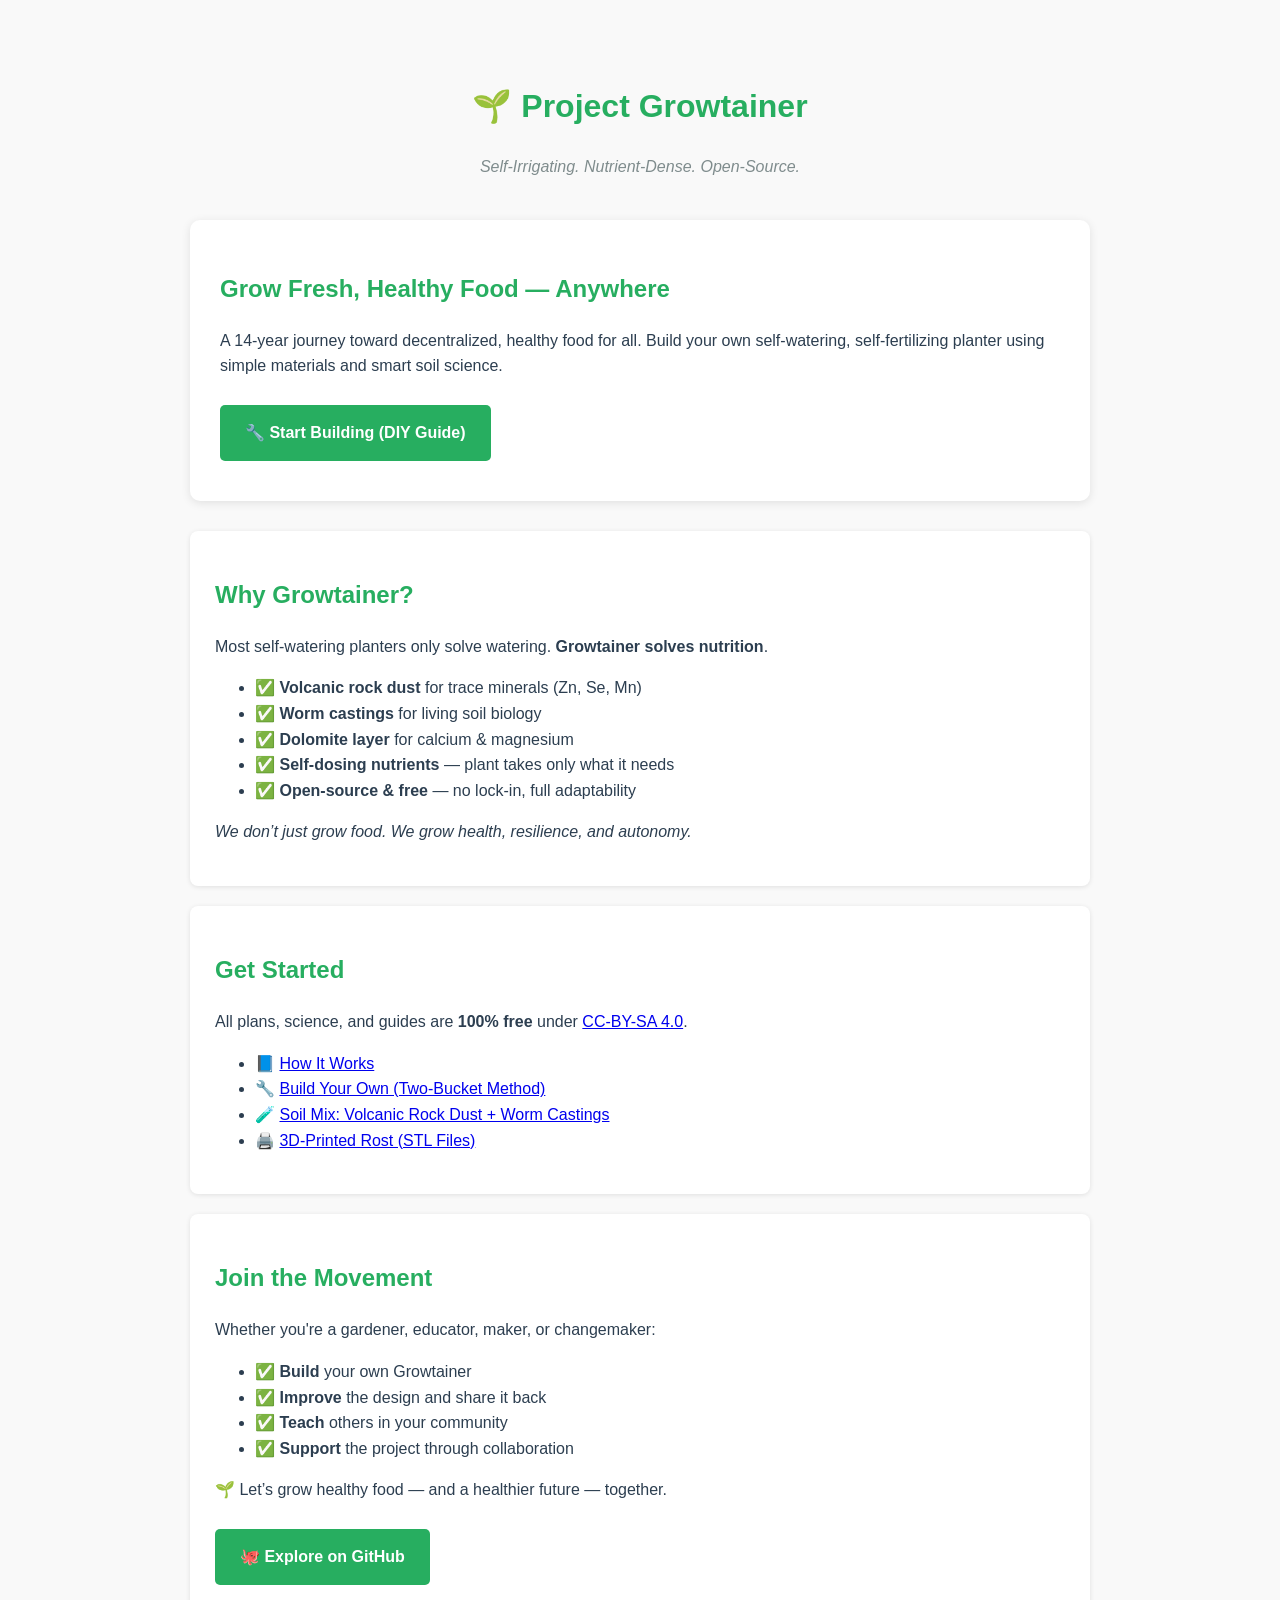
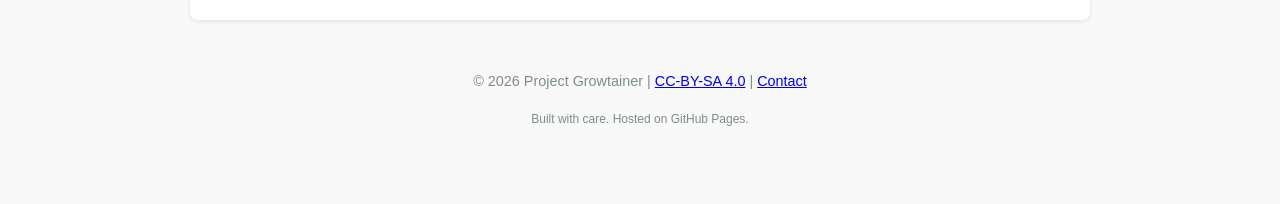
==== index.html @ 4cfd4775 "Create index.html homepage" ====
<!DOCTYPE html>
<html lang="en">
<head>
  <meta charset="UTF-8" />
  <meta name="viewport" content="width=device-width, initial-scale=1.0"/>
  <title>Growtainer – Open-Source Self-Watering Planters</title>
  <meta name="description" content="Build your own self-watering, nutrient-optimized planter. Open-source, sustainable, for everyone." />
  <style>
    body {
      font-family: -apple-system, BlinkMacSystemFont, 'Segoe UI', Roboto, Oxygen, Ubuntu, Cantarell, sans-serif;
      line-height: 1.6;
      color: #2c3e50;
      max-width: 900px;
      margin: 40px auto;
      padding: 20px;
      background: #f9f9f9;
    }
    h1, h2, h3 {
      color: #27ae60;
    }
    header {
      text-align: center;
      margin-bottom: 40px;
    }
    .tagline {
      font-style: italic;
      color: #7f8c8d;
      margin: 10px 0;
    }
    .hero {
      background: white;
      padding: 30px;
      border-radius: 10px;
      box-shadow: 0 2px 10px rgba(0,0,0,0.1);
      margin-bottom: 30px;
    }
    .cta {
      background: #27ae60;
      color: white;
      padding: 15px 25px;
      text-decoration: none;
      border-radius: 5px;
      display: inline-block;
      margin: 10px 0;
      font-weight: bold;
    }
    .cta:hover {
      background: #219653;
    }
    .section {
      background: white;
      padding: 25px;
      margin: 20px 0;
      border-radius: 8px;
      box-shadow: 0 1px 5px rgba(0,0,0,0.1);
    }
    footer {
      text-align: center;
      margin-top: 50px;
      color: #7f8c8d;
      font-size: 0.9em;
    }
    @media (max-width: 600px) {
      body { font-size: 16px; }
      h1 { font-size: 1.8em; }
    }
  </style>
</head>
<body>

  <header>
    <h1>🌱 Project Growtainer</h1>
    <p class="tagline">Self-Irrigating. Nutrient-Dense. Open-Source.</p>
  </header>

  <div class="hero">
    <h2>Grow Fresh, Healthy Food — Anywhere</h2>
    <p>A 14-year journey toward decentralized, healthy food for all. Build your own self-watering, self-fertilizing planter using simple materials and smart soil science.</p>
    <a href="docs/diy-guide.md" class="cta">🔧 Start Building (DIY Guide)</a>
  </div>

  <div class="section">
    <h2>Why Growtainer?</h2>
    <p>Most self-watering planters only solve watering. <strong>Growtainer solves nutrition</strong>.</p>
    <ul>
      <li>✅ <strong>Volcanic rock dust</strong> for trace minerals (Zn, Se, Mn)</li>
      <li>✅ <strong>Worm castings</strong> for living soil biology</li>
      <li>✅ <strong>Dolomite layer</strong> for calcium & magnesium</li>
      <li>✅ <strong>Self-dosing nutrients</strong> — plant takes only what it needs</li>
      <li>✅ <strong>Open-source & free</strong> — no lock-in, full adaptability</li>
    </ul>
    <p><em>We don’t just grow food. We grow health, resilience, and autonomy.</em></p>
  </div>

  <div class="section">
    <h2>Get Started</h2>
    <p>All plans, science, and guides are <strong>100% free</strong> under <a href="LICENSE.md">CC-BY-SA 4.0</a>.</p>
    <ul>
      <li>📘 <a href="docs/principle.md">How It Works</a></li>
      <li>🔧 <a href="docs/diy-guide.md">Build Your Own (Two-Bucket Method)</a></li>
      <li>🧪 <a href="docs/substrate.md">Soil Mix: Volcanic Rock Dust + Worm Castings</a></li>
      <li>🖨️ <a href="docs/rost-designs/">3D-Printed Rost (STL Files)</a></li>
    </ul>
  </div>

  <div class="section">
    <h2>Join the Movement</h2>
    <p>Whether you're a gardener, educator, maker, or changemaker:</p>
    <ul>
      <li>✅ <strong>Build</strong> your own Growtainer</li>
      <li>✅ <strong>Improve</strong> the design and share it back</li>
      <li>✅ <strong>Teach</strong> others in your community</li>
      <li>✅ <strong>Support</strong> the project through collaboration</li>
    </ul>
    <p>🌱 Let’s grow healthy food — and a healthier future — together.</p>
    <a href="https://github.com/growtainer" class="cta">🐙 Explore on GitHub</a>
  </div>

  <footer>
    <p>© <script>document.write(new Date().getFullYear())</script> Project Growtainer | 
       <a href="LICENSE.md">CC-BY-SA 4.0</a> | 
       <a href="mailto:info@growtainer.org">Contact</a>
    </p>
    <p><small>Built with care. Hosted on GitHub Pages.</small></p>
  </footer>

</body>
</html>
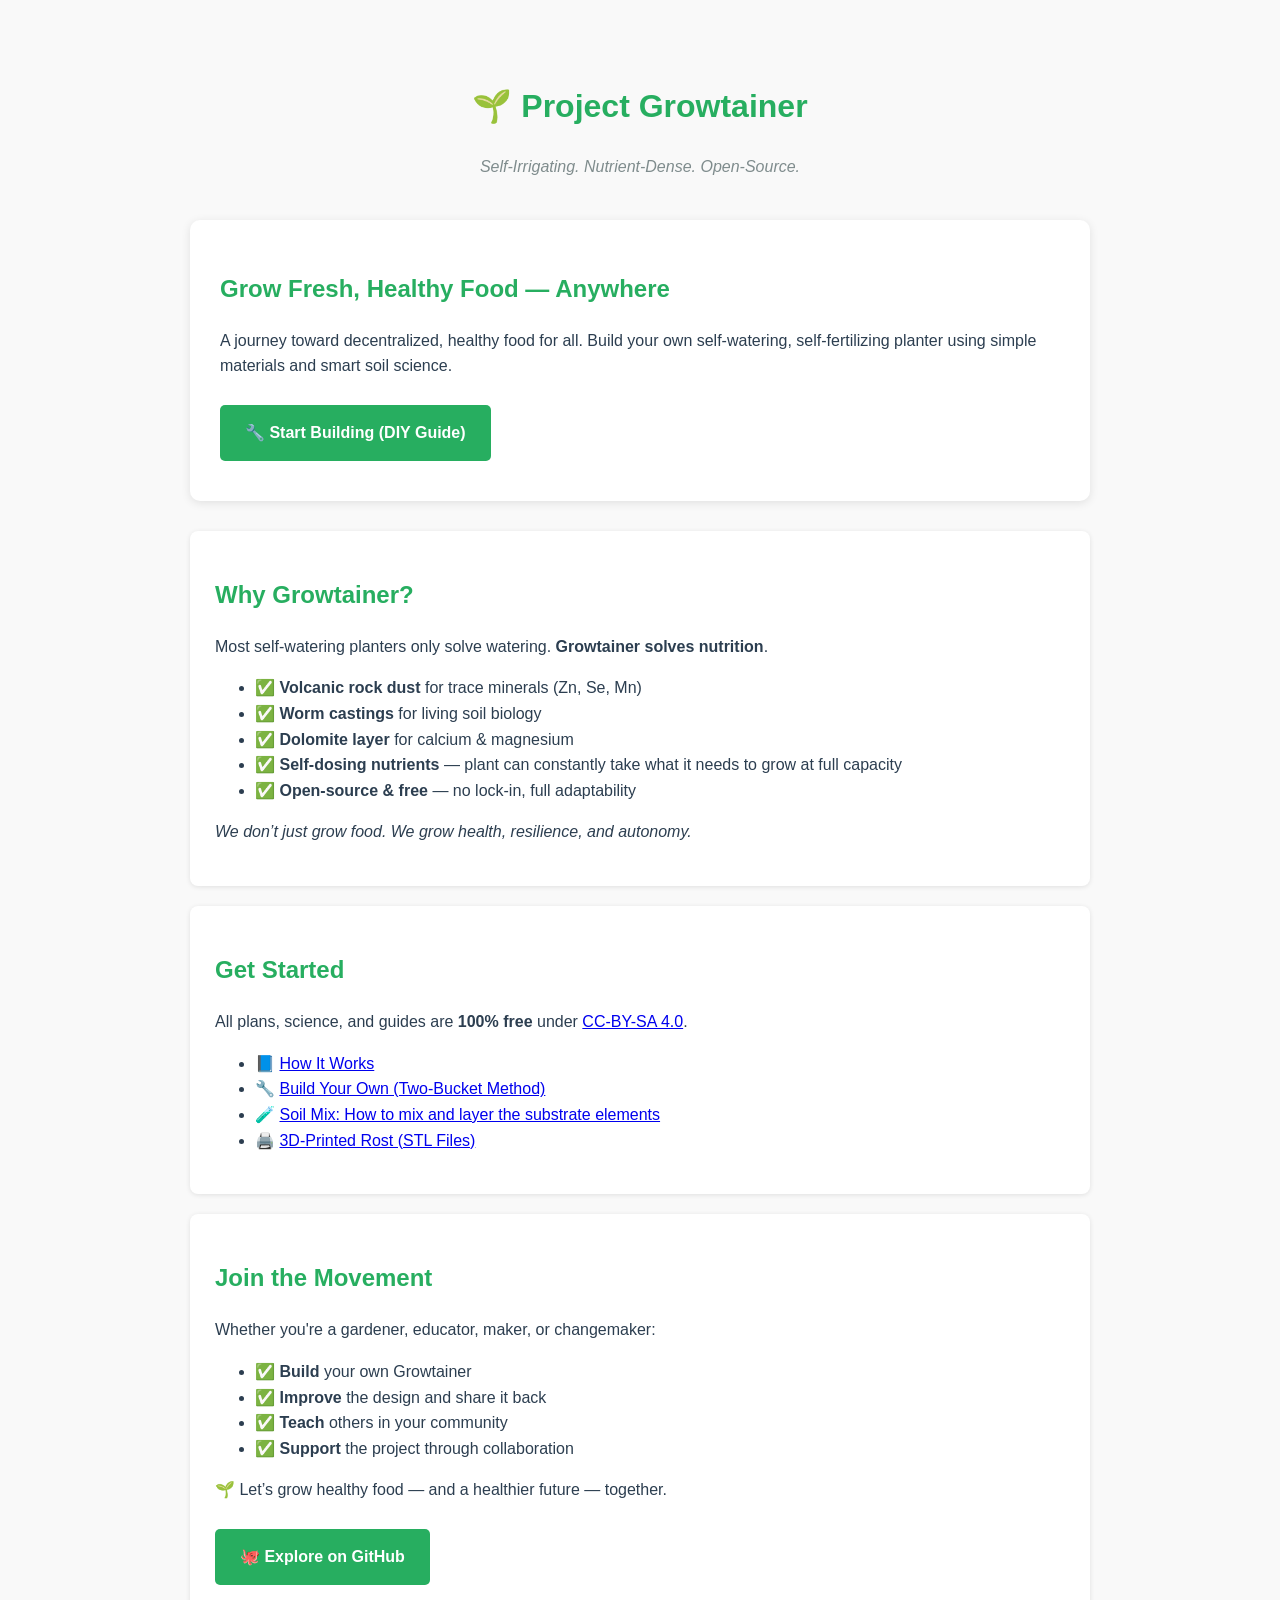
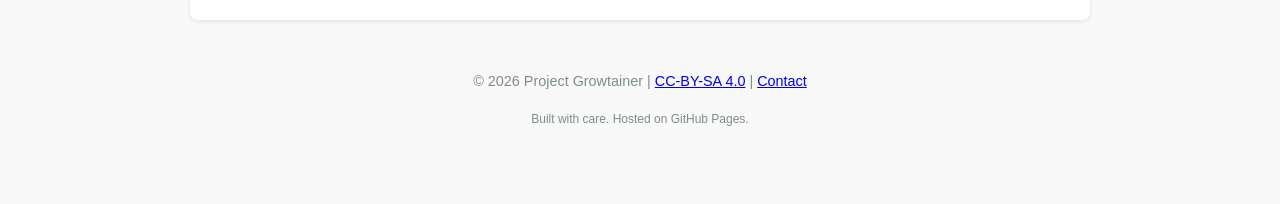
==== commit 60e79ceb: "Update index.html" ====
--- a/index.html
+++ b/index.html
@@ -75,7 +75,7 @@
 
   <div class="hero">
     <h2>Grow Fresh, Healthy Food — Anywhere</h2>
-    <p>A 14-year journey toward decentralized, healthy food for all. Build your own self-watering, self-fertilizing planter using simple materials and smart soil science.</p>
+    <p>A journey toward decentralized, healthy food for all. Build your own self-watering, self-fertilizing planter using simple materials and smart soil science.</p>
     <a href="docs/diy-guide.md" class="cta">🔧 Start Building (DIY Guide)</a>
   </div>
 
@@ -86,7 +86,7 @@
       <li>✅ <strong>Volcanic rock dust</strong> for trace minerals (Zn, Se, Mn)</li>
       <li>✅ <strong>Worm castings</strong> for living soil biology</li>
       <li>✅ <strong>Dolomite layer</strong> for calcium & magnesium</li>
-      <li>✅ <strong>Self-dosing nutrients</strong> — plant takes only what it needs</li>
+      <li>✅ <strong>Self-dosing nutrients</strong> — plant can constantly take what it needs to grow at full capacity</li>
       <li>✅ <strong>Open-source & free</strong> — no lock-in, full adaptability</li>
     </ul>
     <p><em>We don’t just grow food. We grow health, resilience, and autonomy.</em></p>
@@ -98,7 +98,7 @@
     <ul>
       <li>📘 <a href="docs/principle.md">How It Works</a></li>
       <li>🔧 <a href="docs/diy-guide.md">Build Your Own (Two-Bucket Method)</a></li>
-      <li>🧪 <a href="docs/substrate.md">Soil Mix: Volcanic Rock Dust + Worm Castings</a></li>
+      <li>🧪 <a href="docs/substrate.md">Soil Mix: How to mix and layer the substrate elements</a></li>
       <li>🖨️ <a href="docs/rost-designs/">3D-Printed Rost (STL Files)</a></li>
     </ul>
   </div>
@@ -119,7 +119,7 @@
   <footer>
     <p>© <script>document.write(new Date().getFullYear())</script> Project Growtainer | 
        <a href="LICENSE.md">CC-BY-SA 4.0</a> | 
-       <a href="mailto:info@growtainer.org">Contact</a>
+       <a href="mailto:mail@growtainer.org">Contact</a>
     </p>
     <p><small>Built with care. Hosted on GitHub Pages.</small></p>
   </footer>
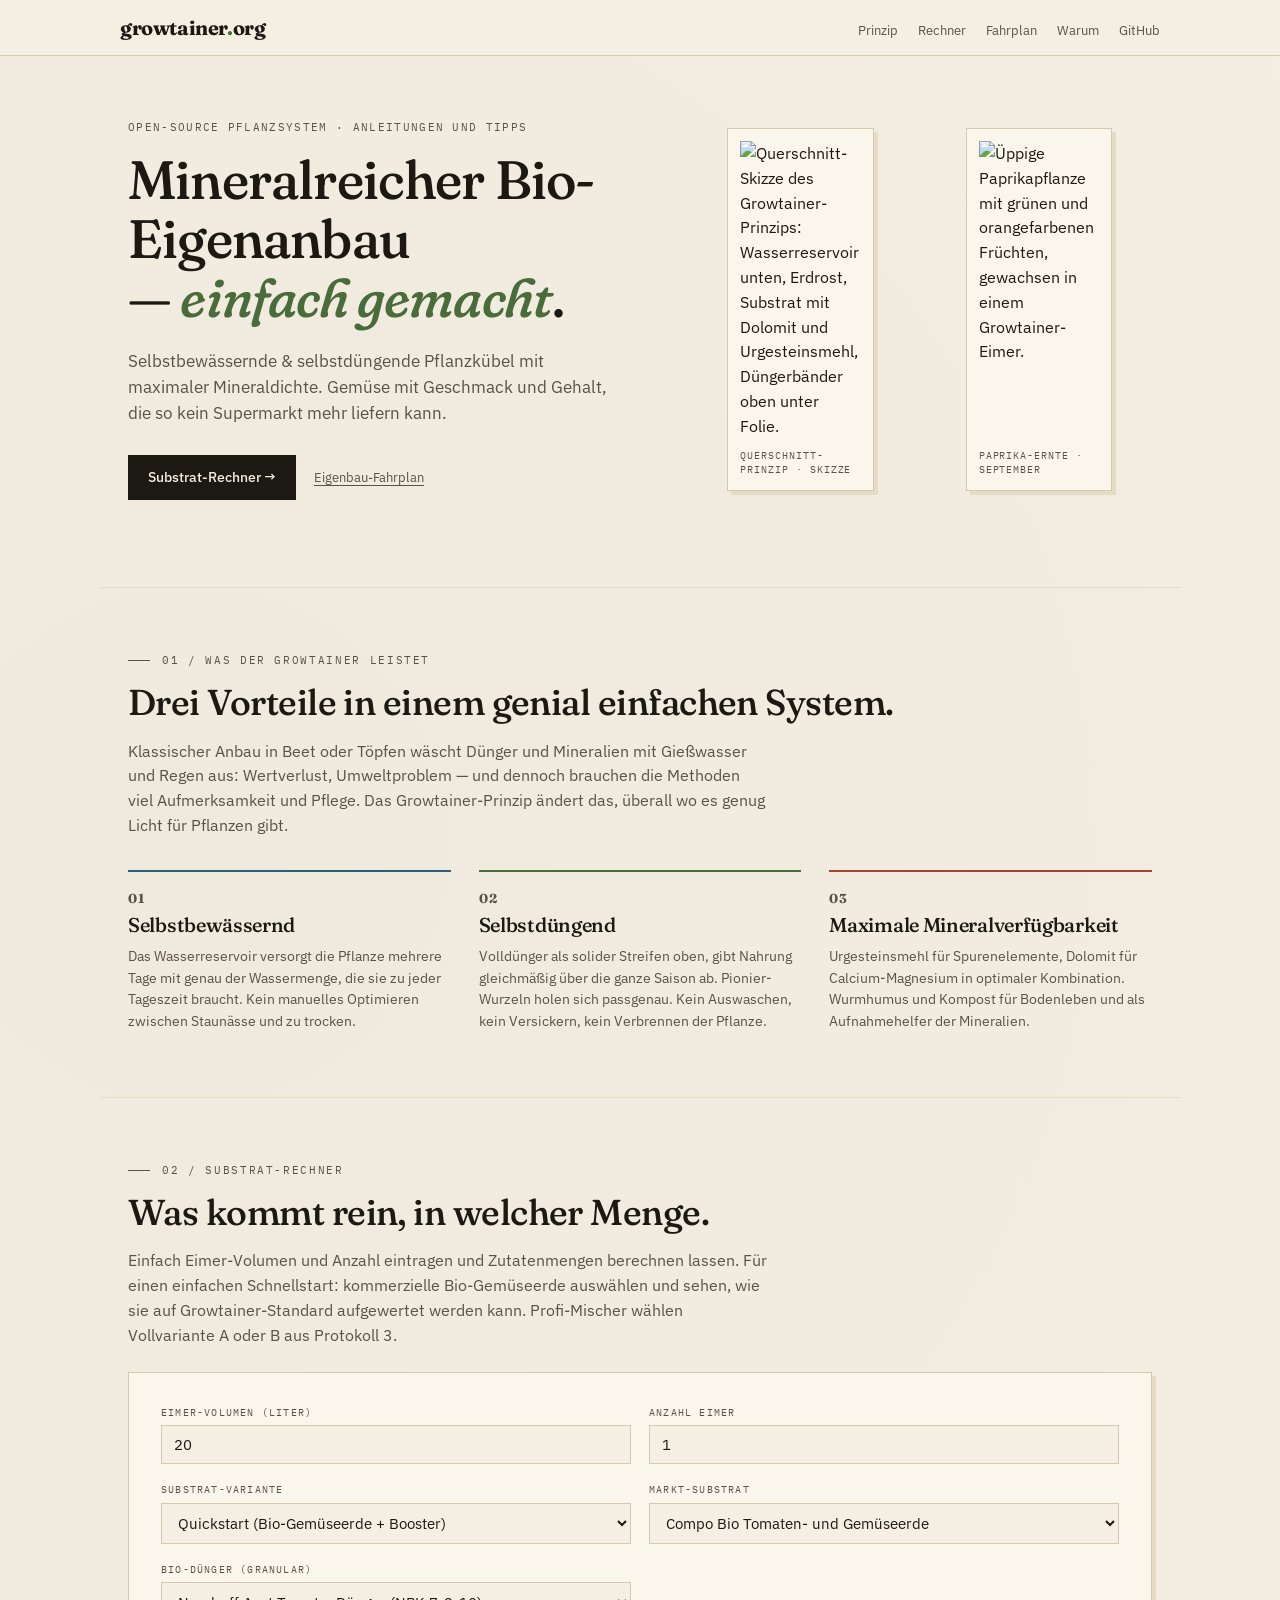
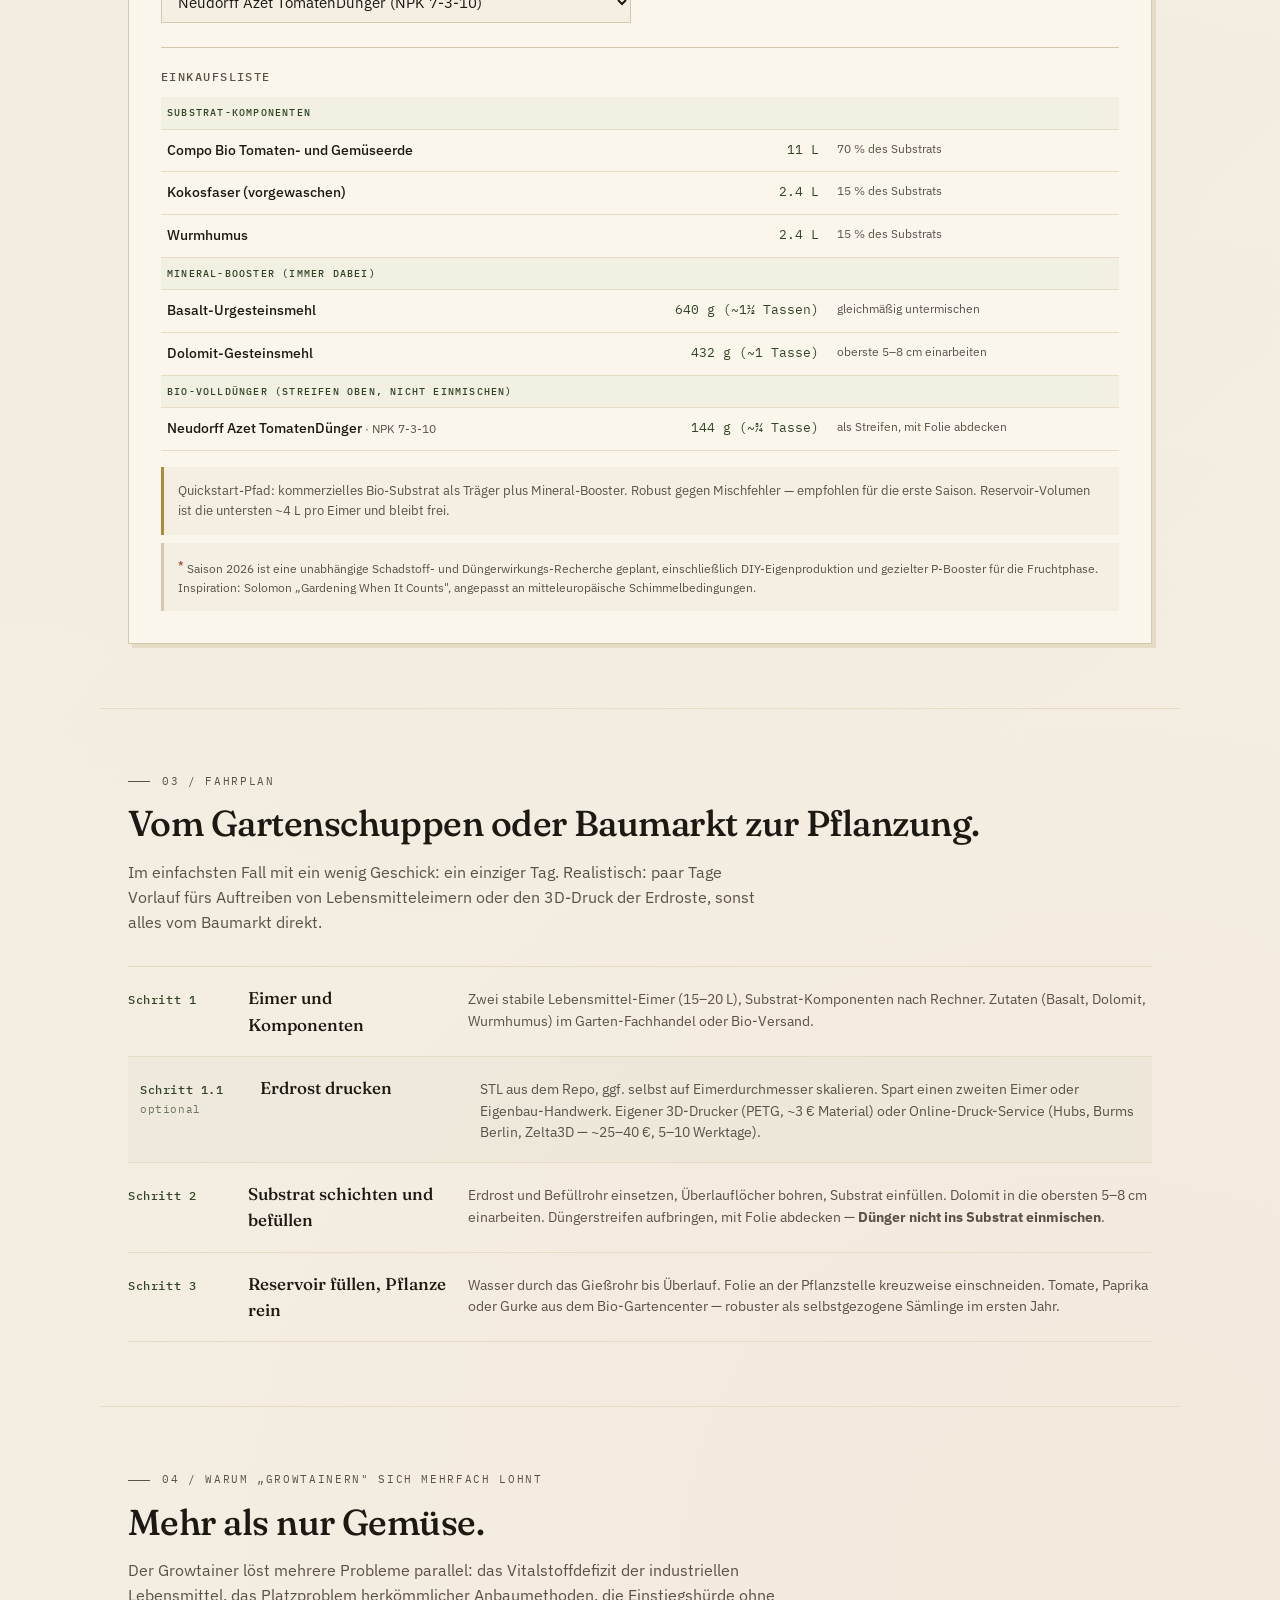
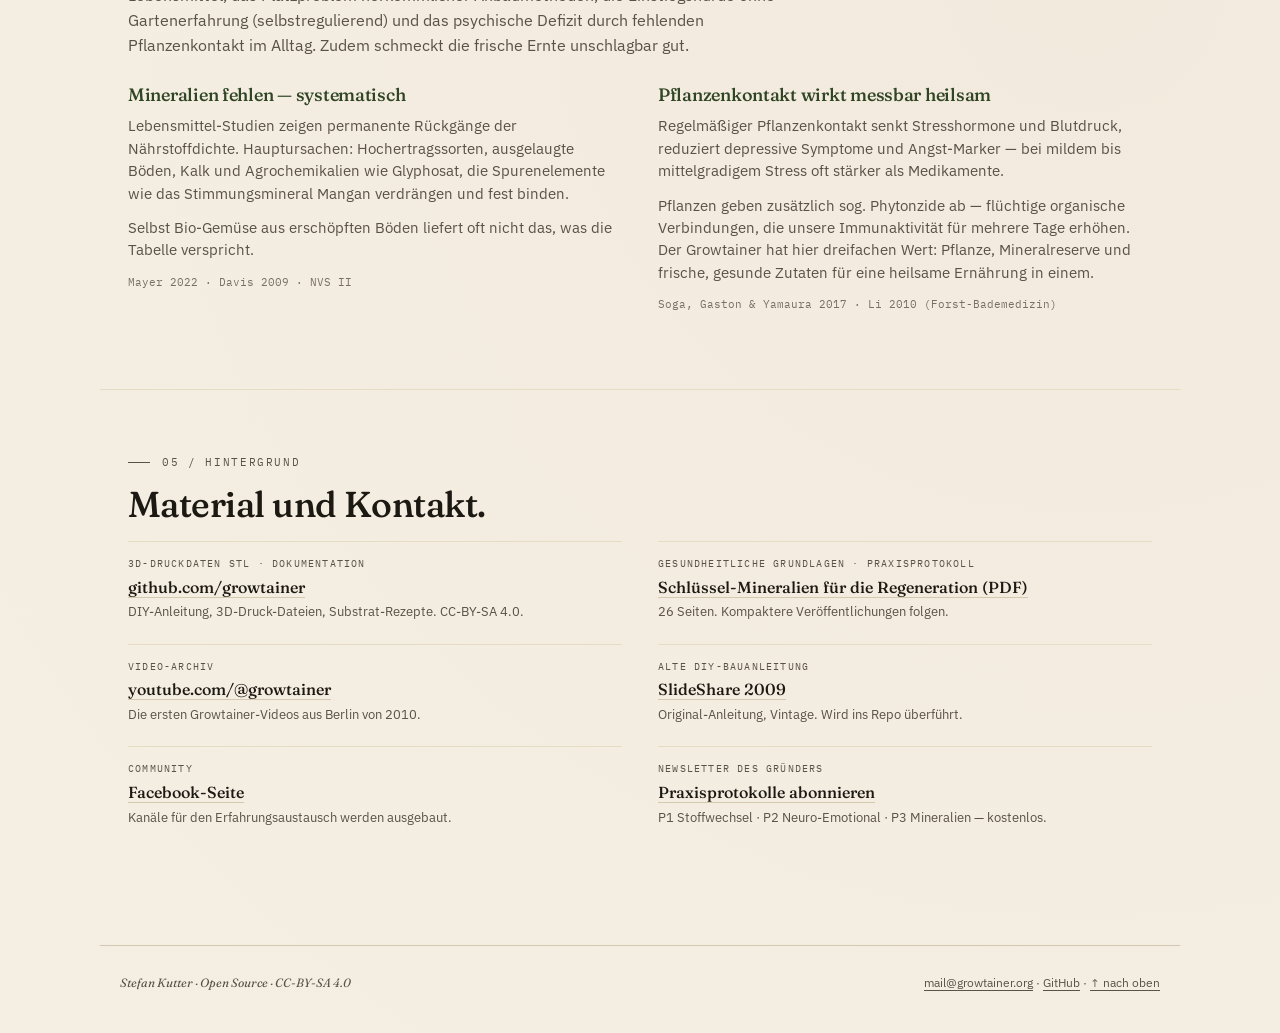
==== commit 8216b571: "Add files via upload" ====
--- a/index.html
+++ b/index.html
@@ -1,128 +1,574 @@
 <!DOCTYPE html>
-<html lang="en">
+<html lang="de">
 <head>
-  <meta charset="UTF-8" />
-  <meta name="viewport" content="width=device-width, initial-scale=1.0"/>
-  <title>Growtainer – Open-Source Self-Watering Planters</title>
-  <meta name="description" content="Build your own self-watering, nutrient-optimized planter. Open-source, sustainable, for everyone." />
-  <style>
-    body {
-      font-family: -apple-system, BlinkMacSystemFont, 'Segoe UI', Roboto, Oxygen, Ubuntu, Cantarell, sans-serif;
-      line-height: 1.6;
-      color: #2c3e50;
-      max-width: 900px;
-      margin: 40px auto;
-      padding: 20px;
-      background: #f9f9f9;
-    }
-    h1, h2, h3 {
-      color: #27ae60;
-    }
-    header {
-      text-align: center;
-      margin-bottom: 40px;
-    }
-    .tagline {
-      font-style: italic;
-      color: #7f8c8d;
-      margin: 10px 0;
-    }
-    .hero {
-      background: white;
-      padding: 30px;
-      border-radius: 10px;
-      box-shadow: 0 2px 10px rgba(0,0,0,0.1);
-      margin-bottom: 30px;
-    }
-    .cta {
-      background: #27ae60;
-      color: white;
-      padding: 15px 25px;
-      text-decoration: none;
-      border-radius: 5px;
-      display: inline-block;
-      margin: 10px 0;
-      font-weight: bold;
-    }
-    .cta:hover {
-      background: #219653;
-    }
-    .section {
-      background: white;
-      padding: 25px;
-      margin: 20px 0;
-      border-radius: 8px;
-      box-shadow: 0 1px 5px rgba(0,0,0,0.1);
-    }
-    footer {
-      text-align: center;
-      margin-top: 50px;
-      color: #7f8c8d;
-      font-size: 0.9em;
-    }
-    @media (max-width: 600px) {
-      body { font-size: 16px; }
-      h1 { font-size: 1.8em; }
-    }
-  </style>
+<meta charset="UTF-8">
+<meta name="viewport" content="width=device-width, initial-scale=1.0">
+<title>Growtainer — Mineralreicher Bio-Eigenanbau, einfach gemacht</title>
+<meta name="description" content="Open-Source-Pflanzsystem mit Anleitungen und Tipps. Selbstbewässernde, selbstdüngende Pflanzkübel mit maximaler Mineraldichte. Tomaten, Paprika, Gurken mit Geschmack und Gehalt.">
+
+<link rel="preconnect" href="https://fonts.googleapis.com">
+<link rel="preconnect" href="https://fonts.gstatic.com" crossorigin>
+<link href="https://fonts.googleapis.com/css2?family=Fraunces:opsz,wght,SOFT@9..144,400;9..144,500;9..144,700;9..144,900&family=IBM+Plex+Sans:wght@300;400;500;600&family=IBM+Plex+Mono:wght@400;500&display=swap" rel="stylesheet">
+
+<style>
+  :root {
+    --bg: #f5efe3;
+    --bg-card: #fbf6ec;
+    --ink: #1c1812;
+    --ink-soft: #5a5147;
+    --rule: #d4c8b0;
+    --rule-soft: #e6dcc6;
+    --green: #4a6b3a;
+    --green-deep: #2f4524;
+    --water: #2c5e7a;
+    --brick: #a04830;
+    --gold: #b08a3c;
+  }
+  * { box-sizing: border-box; }
+  html { scroll-behavior: smooth; }
+  body {
+    margin: 0; background: var(--bg); color: var(--ink);
+    font-family: 'IBM Plex Sans', system-ui, sans-serif;
+    font-size: 16px; line-height: 1.55;
+    -webkit-font-smoothing: antialiased;
+    background-image:
+      radial-gradient(circle at 15% 20%, rgba(74,107,58,0.04) 0%, transparent 50%),
+      radial-gradient(circle at 85% 75%, rgba(160,72,48,0.03) 0%, transparent 50%);
+  }
+  ::selection { background: var(--gold); color: var(--bg); }
+  a { color: var(--water); text-decoration: underline; text-decoration-thickness: 1px; text-underline-offset: 3px; }
+  a:hover { color: var(--brick); }
+  h1, h2, h3 {
+    font-family: 'Fraunces', 'Georgia', serif;
+    font-weight: 500; letter-spacing: -0.015em;
+    line-height: 1.1; margin: 0;
+    font-variation-settings: "SOFT" 50;
+  }
+  header.top {
+    position: sticky; top: 0; z-index: 100;
+    background: rgba(245,239,227,0.93);
+    backdrop-filter: blur(8px);
+    border-bottom: 1px solid var(--rule);
+  }
+  .topbar {
+    max-width: 1080px; margin: 0 auto; padding: 12px 20px;
+    display: flex; justify-content: space-between; align-items: baseline;
+  }
+  .brand {
+    font-family: 'Fraunces', serif; font-weight: 700; font-size: 20px;
+    letter-spacing: -0.02em; color: var(--ink); text-decoration: none;
+  }
+  .brand span { color: var(--green); }
+  nav.top-links { display: flex; gap: 20px; font-size: 13px; }
+  nav.top-links a { color: var(--ink-soft); text-decoration: none; }
+  nav.top-links a:hover { color: var(--ink); }
+  @media (max-width: 640px) { nav.top-links { display: none; } }
+  section { padding: 48px 20px; max-width: 1080px; margin: 0 auto; }
+  section + section { border-top: 1px solid var(--rule-soft); }
+  @media (min-width: 760px) { section { padding: 64px 28px; } }
+  .section-label {
+    font-family: 'IBM Plex Mono', monospace;
+    font-size: 11px; text-transform: uppercase;
+    letter-spacing: 0.15em; color: var(--ink-soft);
+    margin-bottom: 14px; display: flex; align-items: center; gap: 12px;
+  }
+  .section-label::before { content: ""; width: 22px; height: 1px; background: var(--ink-soft); }
+  h2 { font-size: clamp(24px, 4.5vw, 36px); margin-bottom: 16px; }
+  .hero {
+    padding-top: 36px; padding-bottom: 56px;
+    display: grid; grid-template-columns: 1fr; gap: 32px; align-items: center;
+  }
+  @media (min-width: 880px) {
+    .hero { grid-template-columns: 1.1fr 1fr; gap: 48px; padding-top: 56px; padding-bottom: 80px; }
+  }
+  .hero-meta {
+    font-family: 'IBM Plex Mono', monospace;
+    font-size: 11px; color: var(--ink-soft);
+    text-transform: uppercase; letter-spacing: 0.12em;
+    margin-bottom: 14px;
+  }
+  .hero h1 { font-size: clamp(30px, 7vw, 54px); margin-bottom: 20px; }
+  .hero h1 em { font-style: italic; color: var(--green); font-variation-settings: "SOFT" 100; }
+  .hero-lede { font-size: 17px; color: var(--ink-soft); max-width: 480px; margin-bottom: 28px; }
+  .hero-cta {
+    display: inline-flex; align-items: center; gap: 8px;
+    padding: 12px 20px; background: var(--ink); color: var(--bg);
+    text-decoration: none; font-size: 14px; font-weight: 500;
+    transition: background .15s;
+  }
+  .hero-cta:hover { background: var(--green-deep); color: var(--bg); }
+  .hero-cta-secondary { margin-left: 14px; font-size: 13px; color: var(--ink-soft); }
+  .hero-images { display: grid; grid-template-columns: 1fr 1fr; gap: 12px; }
+  .hero-img {
+    background: var(--bg-card); border: 1px solid var(--rule);
+    padding: 12px; box-shadow: 4px 4px 0 var(--rule-soft);
+    display: flex; flex-direction: column;
+  }
+  .hero-img img { width: 100%; display: block; flex: 1; object-fit: cover; min-height: 0; }
+  .hero-img figcaption {
+    font-family: 'IBM Plex Mono', monospace;
+    font-size: 9.5px; color: var(--ink-soft);
+    text-transform: uppercase; letter-spacing: 0.1em; margin-top: 10px;
+  }
+  @media (max-width: 540px) { .hero-images { grid-template-columns: 1fr; } }
+  .values-intro { color: var(--ink-soft); margin-bottom: 32px; max-width: 640px; }
+  .values-grid { display: grid; grid-template-columns: 1fr; gap: 24px; }
+  @media (min-width: 720px) { .values-grid { grid-template-columns: repeat(3, 1fr); gap: 28px; } }
+  .value { border-top: 2px solid var(--ink); padding-top: 16px; }
+  .value:nth-child(1) { border-color: var(--water); }
+  .value:nth-child(2) { border-color: var(--green); }
+  .value:nth-child(3) { border-color: var(--brick); }
+  .value-num {
+    font-family: 'Fraunces', serif; font-size: 13px; font-weight: 700;
+    letter-spacing: 0.08em; color: var(--ink-soft); margin-bottom: 6px;
+  }
+  .value h3 { font-size: 20px; margin-bottom: 10px; }
+  .value p { font-size: 14px; color: var(--ink-soft); margin: 0; }
+  .calc-intro { color: var(--ink-soft); max-width: 640px; margin-bottom: 24px; }
+  .calc-wrap {
+    background: var(--bg-card); border: 1px solid var(--rule);
+    padding: 24px; box-shadow: 4px 4px 0 var(--rule-soft);
+  }
+  @media (min-width: 720px) { .calc-wrap { padding: 32px; } }
+  .calc-form { display: grid; grid-template-columns: 1fr; gap: 16px; margin-bottom: 24px; }
+  @media (min-width: 600px) { .calc-form { grid-template-columns: repeat(2, 1fr); gap: 18px; } }
+  .calc-field { display: flex; flex-direction: column; gap: 5px; }
+  .calc-field label {
+    font-family: 'IBM Plex Mono', monospace;
+    font-size: 10px; text-transform: uppercase;
+    letter-spacing: 0.12em; color: var(--ink-soft);
+  }
+  .calc-field input, .calc-field select {
+    font-family: 'IBM Plex Sans', sans-serif;
+    font-size: 15px; padding: 9px 12px;
+    border: 1px solid var(--rule); background: var(--bg); color: var(--ink);
+  }
+  .calc-field input:focus, .calc-field select:focus { outline: 2px solid var(--green); outline-offset: -1px; }
+  .calc-results { border-top: 1px solid var(--rule); padding-top: 22px; }
+  .calc-results h3 {
+    font-size: 12px; font-family: 'IBM Plex Mono', monospace;
+    text-transform: uppercase; letter-spacing: 0.12em;
+    color: var(--ink-soft); font-weight: 500; margin-bottom: 14px;
+  }
+  .calc-table { width: 100%; border-collapse: collapse; }
+  .calc-table tr { border-bottom: 1px solid var(--rule-soft); }
+  .calc-table tr.section-row td {
+    background: rgba(74,107,58,0.05);
+    font-family: 'IBM Plex Mono', monospace;
+    font-size: 10px; text-transform: uppercase;
+    letter-spacing: 0.12em; color: var(--green-deep);
+    padding: 8px 6px;
+  }
+  .calc-table td { padding: 10px 0; font-size: 14px; vertical-align: top; }
+  .calc-table td:first-child { font-weight: 500; padding-left: 6px; }
+  .calc-table td:nth-child(2) {
+    font-family: 'IBM Plex Mono', monospace;
+    font-size: 13px; text-align: right;
+    color: var(--green-deep); white-space: nowrap; padding-right: 6px;
+  }
+  .calc-table td:nth-child(3) { color: var(--ink-soft); font-size: 12px; padding-left: 12px; padding-right: 6px; }
+  @media (max-width: 520px) { .calc-table td:nth-child(3) { display: none; } }
+  .calc-note {
+    margin-top: 16px; padding: 14px;
+    background: var(--bg); border-left: 3px solid var(--gold);
+    font-size: 13px; color: var(--ink-soft);
+  }
+  .calc-note + .calc-note { margin-top: 8px; }
+  .calc-note.subtle { border-left-color: var(--rule); font-size: 12px; }
+  .calc-note.subtle sup { color: var(--brick); font-weight: 600; }
+  .roadmap-intro { color: var(--ink-soft); max-width: 640px; margin-bottom: 32px; }
+  .roadmap-list { list-style: none; padding: 0; margin: 0; }
+  .roadmap-list li {
+    display: grid; grid-template-columns: 1fr; gap: 4px;
+    padding: 16px 0; border-top: 1px solid var(--rule-soft);
+  }
+  .roadmap-list li:last-child { border-bottom: 1px solid var(--rule-soft); }
+  @media (min-width: 720px) {
+    .roadmap-list li { grid-template-columns: 100px 200px 1fr; gap: 20px; align-items: baseline; padding: 18px 0; }
+  }
+  .roadmap-list li.optional { background: rgba(74,107,58,0.03); padding-left: 12px; padding-right: 12px; }
+  .roadmap-step {
+    font-family: 'IBM Plex Mono', monospace;
+    font-size: 12px; font-weight: 500;
+    color: var(--green-deep); letter-spacing: 0.05em;
+  }
+  .roadmap-title { font-family: 'Fraunces', serif; font-size: 17px; font-weight: 500; }
+  .roadmap-detail { color: var(--ink-soft); font-size: 14px; }
+  .why-intro { color: var(--ink-soft); max-width: 680px; margin-bottom: 28px; }
+  .why-grid { display: grid; grid-template-columns: 1fr; gap: 28px; }
+  @media (min-width: 760px) { .why-grid { grid-template-columns: 1fr 1fr; gap: 36px; } }
+  .why-block h3 { font-size: 18px; margin-bottom: 10px; color: var(--green-deep); }
+  .why-block p { font-size: 14.5px; color: var(--ink-soft); margin: 0 0 12px; }
+  .why-block .src {
+    font-family: 'IBM Plex Mono', monospace;
+    font-size: 11px; color: var(--ink-soft);
+    margin-top: 10px; opacity: 0.8;
+  }
+  .bg-grid { display: grid; grid-template-columns: 1fr; gap: 0; }
+  @media (min-width: 600px) { .bg-grid { grid-template-columns: repeat(2, 1fr); gap: 8px 36px; } }
+  .bg-item { padding: 14px 0; border-top: 1px solid var(--rule-soft); }
+  .bg-item-label {
+    font-family: 'IBM Plex Mono', monospace;
+    font-size: 10px; text-transform: uppercase;
+    letter-spacing: 0.12em; color: var(--ink-soft); margin-bottom: 3px;
+  }
+  .bg-item a {
+    font-family: 'Fraunces', serif; font-size: 16px; font-weight: 500;
+    text-decoration: none; color: var(--ink); border-bottom: 1px solid var(--rule);
+  }
+  .bg-item a:hover { border-color: var(--green); color: var(--green-deep); }
+  .bg-item-note { font-size: 12.5px; color: var(--ink-soft); margin-top: 3px; }
+  footer {
+    margin-top: 40px; border-top: 1px solid var(--rule);
+    padding: 28px 20px 40px; max-width: 1080px;
+    margin-left: auto; margin-right: auto;
+    display: flex; justify-content: space-between; gap: 16px;
+    font-size: 12px; color: var(--ink-soft); flex-wrap: wrap;
+  }
+  footer .credit { font-family: 'Fraunces', serif; font-style: italic; }
+  footer a { color: var(--ink-soft); }
+  @media print { body { background: white; } header.top, .calc-wrap { background: white; } }
+</style>
 </head>
 <body>
 
-  <header>
-    <h1>🌱 Project Growtainer</h1>
-    <p class="tagline">Self-Irrigating. Nutrient-Dense. Open-Source.</p>
-  </header>
-
-  <div class="hero">
-    <h2>Grow Fresh, Healthy Food — Anywhere</h2>
-    <p>A journey toward decentralized, healthy food for all. Build your own self-watering, self-fertilizing planter using simple materials and smart soil science.</p>
-    <a href="docs/diy-guide.md" class="cta">🔧 Start Building (DIY Guide)</a>
-  </div>
-
-  <div class="section">
-    <h2>Why Growtainer?</h2>
-    <p>Most self-watering planters only solve watering. <strong>Growtainer solves nutrition</strong>.</p>
-    <ul>
-      <li>✅ <strong>Volcanic rock dust</strong> for trace minerals (Zn, Se, Mn)</li>
-      <li>✅ <strong>Worm castings</strong> for living soil biology</li>
-      <li>✅ <strong>Dolomite layer</strong> for calcium & magnesium</li>
-      <li>✅ <strong>Self-dosing nutrients</strong> — plant can constantly take what it needs to grow at full capacity</li>
-      <li>✅ <strong>Open-source & free</strong> — no lock-in, full adaptability</li>
-    </ul>
-    <p><em>We don’t just grow food. We grow health, resilience, and autonomy.</em></p>
-  </div>
-
-  <div class="section">
-    <h2>Get Started</h2>
-    <p>All plans, science, and guides are <strong>100% free</strong> under <a href="LICENSE.md">CC-BY-SA 4.0</a>.</p>
-    <ul>
-      <li>📘 <a href="docs/principle.md">How It Works</a></li>
-      <li>🔧 <a href="docs/diy-guide.md">Build Your Own (Two-Bucket Method)</a></li>
-      <li>🧪 <a href="docs/substrate.md">Soil Mix: How to mix and layer the substrate elements</a></li>
-      <li>🖨️ <a href="docs/rost-designs/">3D-Printed Rost (STL Files)</a></li>
-    </ul>
-  </div>
-
-  <div class="section">
-    <h2>Join the Movement</h2>
-    <p>Whether you're a gardener, educator, maker, or changemaker:</p>
-    <ul>
-      <li>✅ <strong>Build</strong> your own Growtainer</li>
-      <li>✅ <strong>Improve</strong> the design and share it back</li>
-      <li>✅ <strong>Teach</strong> others in your community</li>
-      <li>✅ <strong>Support</strong> the project through collaboration</li>
-    </ul>
-    <p>🌱 Let’s grow healthy food — and a healthier future — together.</p>
-    <a href="https://github.com/growtainer" class="cta">🐙 Explore on GitHub</a>
-  </div>
-
-  <footer>
-    <p>© <script>document.write(new Date().getFullYear())</script> Project Growtainer | 
-       <a href="LICENSE.md">CC-BY-SA 4.0</a> | 
-       <a href="mailto:mail@growtainer.org">Contact</a>
+<header class="top">
+  <div class="topbar">
+    <a href="#top" class="brand">growtainer<span>.</span>org</a>
+    <nav class="top-links">
+      <a href="#prinzip">Prinzip</a>
+      <a href="#rechner">Rechner</a>
+      <a href="#fahrplan">Fahrplan</a>
+      <a href="#warum">Warum</a>
+      <a href="https://github.com/growtainer" target="_blank" rel="noopener">GitHub</a>
+    </nav>
+  </div>
+</header>
+
+<a id="top"></a>
+
+<section class="hero">
+  <div>
+    <div class="hero-meta">Open-Source Pflanzsystem · Anleitungen und Tipps</div>
+    <h1>Mineralreicher Bio-Eigenanbau —&nbsp;<em>einfach gemacht</em>.</h1>
+    <p class="hero-lede">
+      Selbstbewässernde &amp; selbstdüngende Pflanzkübel mit maximaler Mineraldichte.
+      Gemüse mit Geschmack und Gehalt, die so kein Supermarkt mehr liefern kann.
     </p>
-    <p><small>Built with care. Hosted on GitHub Pages.</small></p>
-  </footer>
+    <a href="#rechner" class="hero-cta">Substrat-Rechner →</a>
+    <a href="#fahrplan" class="hero-cta-secondary">Eigenbau-Fahrplan</a>
+  </div>
+  <div class="hero-images">
+    <figure class="hero-img">
+      <img src="assets/images/growtainer_principle.jpg"
+           alt="Querschnitt-Skizze des Growtainer-Prinzips: Wasserreservoir unten, Erdrost, Substrat mit Dolomit und Urgesteinsmehl, Düngerbänder oben unter Folie."
+           loading="eager">
+      <figcaption>Querschnitt-Prinzip · Skizze</figcaption>
+    </figure>
+    <figure class="hero-img">
+      <img src="assets/images/paprika_growtainer.jpg"
+           alt="Üppige Paprikapflanze mit grünen und orangefarbenen Früchten, gewachsen in einem Growtainer-Eimer."
+           loading="eager">
+      <figcaption>Paprika-Ernte · September</figcaption>
+    </figure>
+  </div>
+</section>
+
+<section id="prinzip">
+  <div class="section-label">01 / Was der Growtainer leistet</div>
+  <h2>Drei Vorteile in einem genial einfachen System.</h2>
+  <p class="values-intro">
+    Klassischer Anbau in Beet oder Töpfen wäscht Dünger und Mineralien mit Gießwasser und Regen aus: Wertverlust, Umweltproblem — und dennoch brauchen die Methoden viel Aufmerksamkeit und Pflege. Das Growtainer-Prinzip ändert das, überall wo es genug Licht für Pflanzen gibt.
+  </p>
+  <div class="values-grid">
+    <div class="value">
+      <div class="value-num">01</div>
+      <h3>Selbstbewässernd</h3>
+      <p>Das Wasserreservoir versorgt die Pflanze mehrere Tage mit genau der Wassermenge, die sie zu jeder Tageszeit braucht. Kein manuelles Optimieren zwischen Staunässe und zu trocken.</p>
+    </div>
+    <div class="value">
+      <div class="value-num">02</div>
+      <h3>Selbstdüngend</h3>
+      <p>Volldünger als solider Streifen oben, gibt Nahrung gleichmäßig über die ganze Saison ab. Pionier-Wurzeln holen sich passgenau. Kein Auswaschen, kein Versickern, kein Verbrennen der Pflanze.</p>
+    </div>
+    <div class="value">
+      <div class="value-num">03</div>
+      <h3>Maximale Mineralverfügbarkeit</h3>
+      <p>Urgesteinsmehl für Spurenelemente, Dolomit für Calcium-Magnesium in optimaler Kombination. Wurmhumus und Kompost für Bodenleben und als Aufnahmehelfer der Mineralien.</p>
+    </div>
+  </div>
+</section>
+
+<section id="rechner">
+  <div class="section-label">02 / Substrat-Rechner</div>
+  <h2>Was kommt rein, in welcher Menge.</h2>
+  <p class="calc-intro">
+    Einfach Eimer-Volumen und Anzahl eintragen und Zutatenmengen berechnen lassen. Für einen einfachen Schnellstart: kommerzielle Bio-Gemüseerde auswählen und sehen, wie sie auf Growtainer-Standard aufgewertet werden kann. Profi-Mischer wählen Vollvariante&nbsp;A oder B aus Protokoll&nbsp;3.
+  </p>
+  <div class="calc-wrap">
+    <div class="calc-form">
+      <div class="calc-field">
+        <label for="bucketVol">Eimer-Volumen (Liter)</label>
+        <input type="number" id="bucketVol" value="20" min="5" max="80" step="1">
+      </div>
+      <div class="calc-field">
+        <label for="bucketCount">Anzahl Eimer</label>
+        <input type="number" id="bucketCount" value="1" min="1" max="20" step="1">
+      </div>
+      <div class="calc-field">
+        <label for="variant">Substrat-Variante</label>
+        <select id="variant">
+          <option value="quickstart">Quickstart (Bio-Gemüseerde + Booster)</option>
+          <option value="A">Vollvariante A — Kokosfaser-Basis (P3)</option>
+          <option value="B">Vollvariante B — CRH-aufgewertet (P3)</option>
+        </select>
+      </div>
+      <div class="calc-field" id="baseSubstrateField">
+        <label for="baseSubstrate">Markt-Substrat</label>
+        <select id="baseSubstrate">
+          <option value="compo">Compo Bio Tomaten- und Gemüseerde</option>
+          <option value="floragard">Floragard Bio Aktiv-Erde</option>
+          <option value="vulkaterra">Vulkaterra Gemüsesubstrat</option>
+          <option value="generic">Andere torfreduzierte Bio-Gemüseerde</option>
+        </select>
+      </div>
+      <div class="calc-field">
+        <label for="fertilizer">Bio-Dünger (granular)</label>
+        <select id="fertilizer">
+          <option value="azet">Neudorff Azet TomatenDünger (NPK 7-3-10)</option>
+          <option value="plantura">Plantura Bio-Tomatendünger (NPK 4-3-8)</option>
+          <option value="profi">GemüseProfi Bio Profi-Tomatendünger (NPK 6-5-12)</option>
+          <option value="compo">Compo Bio NaturDünger Guano (NPK 7-4-5)*</option>
+          <option value="generic">Anderer Bio-Tomaten-/Gemüsedünger</option>
+        </select>
+      </div>
+    </div>
+    <div class="calc-results">
+      <h3>Einkaufsliste</h3>
+      <table class="calc-table" id="resultTable"></table>
+      <div class="calc-note" id="varNote"></div>
+      <div class="calc-note subtle" id="fertNote"></div>
+    </div>
+  </div>
+</section>
+
+<section id="fahrplan">
+  <div class="section-label">03 / Fahrplan</div>
+  <h2>Vom Gartenschuppen oder Baumarkt zur Pflanzung.</h2>
+  <p class="roadmap-intro">
+    Im einfachsten Fall mit ein wenig Geschick: ein einziger Tag. Realistisch: paar Tage Vorlauf fürs Auftreiben von Lebensmitteleimern oder den 3D-Druck der Erdroste, sonst alles vom Baumarkt direkt.
+  </p>
+  <ol class="roadmap-list">
+    <li>
+      <span class="roadmap-step">Schritt 1</span>
+      <span class="roadmap-title">Eimer und Komponenten</span>
+      <span class="roadmap-detail">
+        Zwei stabile Lebensmittel-Eimer (15–20 L), Substrat-Komponenten nach Rechner. Zutaten (Basalt, Dolomit, Wurmhumus) im Garten-Fachhandel oder Bio-Versand.
+      </span>
+    </li>
+    <li class="optional">
+      <span class="roadmap-step">Schritt 1.1<br><span style="opacity:0.7;font-weight:400;font-size:11px">optional</span></span>
+      <span class="roadmap-title">Erdrost drucken</span>
+      <span class="roadmap-detail">
+        STL aus dem Repo, ggf. selbst auf Eimerdurchmesser skalieren. Spart einen zweiten Eimer oder Eigenbau-Handwerk. Eigener 3D-Drucker (PETG, ~3 € Material) oder Online-Druck-Service (Hubs, Burms Berlin, Zelta3D — ~25–40 €, 5–10 Werktage).
+      </span>
+    </li>
+    <li>
+      <span class="roadmap-step">Schritt 2</span>
+      <span class="roadmap-title">Substrat schichten und befüllen</span>
+      <span class="roadmap-detail">
+        Erdrost und Befüllrohr einsetzen, Überlauflöcher bohren, Substrat einfüllen. Dolomit in die obersten 5–8&nbsp;cm einarbeiten. Düngerstreifen aufbringen, mit Folie abdecken — <strong>Dünger nicht ins Substrat einmischen</strong>.
+      </span>
+    </li>
+    <li>
+      <span class="roadmap-step">Schritt 3</span>
+      <span class="roadmap-title">Reservoir füllen, Pflanze rein</span>
+      <span class="roadmap-detail">
+        Wasser durch das Gießrohr bis Überlauf. Folie an der Pflanzstelle kreuzweise einschneiden. Tomate, Paprika oder Gurke aus dem Bio-Gartencenter — robuster als selbstgezogene Sämlinge im ersten Jahr.
+      </span>
+    </li>
+  </ol>
+</section>
+
+<section id="warum">
+  <div class="section-label">04 / Warum „growtainern" sich mehrfach lohnt</div>
+  <h2>Mehr als nur Gemüse.</h2>
+  <p class="why-intro">
+    Der Growtainer löst mehrere Probleme parallel: das Vitalstoffdefizit der industriellen Lebensmittel, das Platzproblem herkömmlicher Anbaumethoden, die Einstiegshürde ohne Gartenerfahrung (selbstregulierend) und das psychische Defizit durch fehlenden Pflanzenkontakt im Alltag. Zudem schmeckt die frische Ernte unschlagbar gut.
+  </p>
+  <div class="why-grid">
+    <div class="why-block">
+      <h3>Mineralien fehlen — systematisch</h3>
+      <p>
+        Lebensmittel-Studien zeigen permanente Rückgänge der Nährstoffdichte. Hauptursachen: Hochertragssorten, ausgelaugte Böden, Kalk und Agrochemikalien wie Glyphosat, die Spurenelemente wie das Stimmungsmineral Mangan verdrängen und fest binden.
+      </p>
+      <p>
+        Selbst Bio-Gemüse aus erschöpften Böden liefert oft nicht das, was die Tabelle verspricht.
+      </p>
+      <p class="src">Mayer 2022 · Davis 2009 · NVS&nbsp;II</p>
+    </div>
+    <div class="why-block">
+      <h3>Pflanzenkontakt wirkt messbar heilsam</h3>
+      <p>
+        Regelmäßiger Pflanzenkontakt senkt Stresshormone und Blutdruck, reduziert depressive Symptome und Angst-Marker — bei mildem bis mittelgradigem Stress oft stärker als Medikamente.
+      </p>
+      <p>
+        Pflanzen geben zusätzlich sog. Phytonzide ab — flüchtige organische Verbindungen, die unsere Immunaktivität für mehrere Tage erhöhen. Der Growtainer hat hier dreifachen Wert: Pflanze, Mineralreserve und frische, gesunde Zutaten für eine heilsame Ernährung in einem.
+      </p>
+      <p class="src">Soga, Gaston &amp; Yamaura 2017 · Li 2010 (Forst-Bademedizin)</p>
+    </div>
+  </div>
+</section>
+
+<section id="hintergrund">
+  <div class="section-label">05 / Hintergrund</div>
+  <h2>Material und Kontakt.</h2>
+  <div class="bg-grid">
+    <div class="bg-item">
+      <div class="bg-item-label">3D-Druckdaten STL · Dokumentation</div>
+      <a href="https://github.com/growtainer" target="_blank" rel="noopener">github.com/growtainer</a>
+      <div class="bg-item-note">DIY-Anleitung, 3D-Druck-Dateien, Substrat-Rezepte. CC-BY-SA 4.0.</div>
+    </div>
+    <div class="bg-item">
+      <div class="bg-item-label">Gesundheitliche Grundlagen · Praxisprotokoll</div>
+      <a href="https://www.dropbox.com/scl/fi/ygs2a4gu77epndvwu9dvp/sk_mineralien_protokoll.pdf?rlkey=2fz45aro3x9w3eq7z88y4dqxq&dl=0" target="_blank" rel="noopener">Schlüssel-Mineralien für die Regeneration (PDF)</a>
+      <div class="bg-item-note">26 Seiten. Kompaktere Veröffentlichungen folgen.</div>
+    </div>
+    <div class="bg-item">
+      <div class="bg-item-label">Video-Archiv</div>
+      <a href="https://www.youtube.com/@growtainer" target="_blank" rel="noopener">youtube.com/@growtainer</a>
+      <div class="bg-item-note">Die ersten Growtainer-Videos aus Berlin von 2010.</div>
+    </div>
+    <div class="bg-item">
+      <div class="bg-item-label">Alte DIY-Bauanleitung</div>
+      <a href="https://de.slideshare.net/slideshow/diy-growtainer/1459523" target="_blank" rel="noopener">SlideShare 2009</a>
+      <div class="bg-item-note">Original-Anleitung, Vintage. Wird ins Repo überführt.</div>
+    </div>
+    <div class="bg-item">
+      <div class="bg-item-label">Community</div>
+      <a href="https://www.facebook.com/profile.php?id=100064641941504" target="_blank" rel="noopener">Facebook-Seite</a>
+      <div class="bg-item-note">Kanäle für den Erfahrungsaustausch werden ausgebaut.</div>
+    </div>
+    <div class="bg-item">
+      <div class="bg-item-label">Newsletter des Gründers</div>
+      <a href="https://mailchi.mp/stefankutter/newsletter-eintragen" target="_blank" rel="noopener">Praxisprotokolle abonnieren</a>
+      <div class="bg-item-note">P1 Stoffwechsel · P2 Neuro-Emotional · P3 Mineralien — kostenlos.</div>
+    </div>
+  </div>
+</section>
+
+<footer>
+  <div class="credit">Stefan Kutter · Open Source · CC-BY-SA 4.0</div>
+  <div>
+    <a href="mailto:mail@growtainer.org">mail@growtainer.org</a> ·
+    <a href="https://github.com/growtainer" target="_blank" rel="noopener">GitHub</a> ·
+    <a href="#top">↑ nach oben</a>
+  </div>
+</footer>
+
+<script>
+const SUBSTRATE_FRACTION = 0.80;
+const BASALT_G_PER_L = 40;
+const DOLOMIT_G_PER_L = 27;
+const TASSE_G = 400;
+const TASSE_FERT_G = 175;
+
+const RECIPES = {
+  quickstart: {
+    compo:      { 'Compo Bio Tomaten- und Gemüseerde': 0.70, 'Kokosfaser (vorgewaschen)': 0.15, 'Wurmhumus': 0.15 },
+    floragard:  { 'Floragard Bio Aktiv-Erde': 0.65, 'Kokosfaser (vorgewaschen)': 0.20, 'Wurmhumus': 0.15 },
+    vulkaterra: { 'Vulkaterra Gemüsesubstrat': 0.80, 'Wurmhumus': 0.20 },
+    generic:    { 'Bio-Gemüseerde (torfreduziert)': 0.70, 'Kokosfaser (vorgewaschen)': 0.15, 'Wurmhumus': 0.15 }
+  },
+  A: {
+    'Kokosfaser (vorgewaschen)': 0.50,
+    'Perlit (mittlere Körnung)': 0.30,
+    'Wurmhumus': 0.15,
+    'Reifekompost (gesiebt, ≥12 Monate)': 0.05
+  },
+  B: {
+    'Kokosfaser (vorgewaschen)': 0.45,
+    'Perlit oder Bimsstein': 0.15,
+    'CRH (carbonisierte Reisspelzen)': 0.20,
+    'Wurmhumus': 0.15,
+    'Reifekompost (gesiebt, ≥12 Monate)': 0.05
+  }
+};
+
+const NOTES = {
+  quickstart: 'Quickstart-Pfad: kommerzielles Bio-Substrat als Träger plus Mineral-Booster. Robust gegen Mischfehler — empfohlen für die erste Saison.',
+  A: 'Vollvariante A aus P3. Alle Komponenten gut verfügbar. Perlit nicht zu fein, kein Staub.',
+  B: 'Vollvariante B mit CRH (carbonisierte Reisspelzen) — höhere Kationen-Austausch-Kapazität, Si-Zugabe gegen Aluminium-Last. Empfohlen wenn CRH verfügbar.'
+};
+
+const FERTILIZERS = {
+  azet:     { name: 'Neudorff Azet TomatenDünger',         npk: '7-3-10',          g_per_L: 9,  flag: false },
+  plantura: { name: 'Plantura Bio-Tomatendünger',          npk: '4-3-8',           g_per_L: 12, flag: false },
+  profi:    { name: 'GemüseProfi Bio Profi-Tomatendünger', npk: '6-5-12',          g_per_L: 10, flag: false },
+  compo:    { name: 'Compo Bio NaturDünger Guano',         npk: '7-4-5',           g_per_L: 11, flag: true  },
+  generic:  { name: 'Bio-Tomaten-/Gemüsedünger',           npk: '~6-3-10 typisch', g_per_L: 10, flag: false }
+};
+
+function fmtVolume(l) { if (l < 1) return `${(l*1000).toFixed(0)} ml`; if (l < 10) return `${l.toFixed(1)} L`; return `${l.toFixed(0)} L`; }
+function fmtMass(g) { return g < 1000 ? `${g.toFixed(0)} g` : `${(g/1000).toFixed(1)} kg`; }
+function tassen(g, perTasse) {
+  const t = g / perTasse;
+  if (t < 0.85) return '~¾ Tasse';
+  if (t < 1.25) return '~1 Tasse';
+  if (t < 1.75) return '~1½ Tassen';
+  if (t < 2.5)  return '~2 Tassen';
+  return `~${Math.round(t)} Tassen`;
+}
+
+function recalc() {
+  const vol = parseFloat(document.getElementById('bucketVol').value) || 0;
+  const count = parseInt(document.getElementById('bucketCount').value) || 0;
+  const variant = document.getElementById('variant').value;
+  const base = document.getElementById('baseSubstrate').value;
+  const fertKey = document.getElementById('fertilizer').value;
+
+  const substrateVol = vol * count * SUBSTRATE_FRACTION;
+  const recipe = variant === 'quickstart' ? RECIPES.quickstart[base] : RECIPES[variant];
+
+  document.getElementById('baseSubstrateField').style.display =
+    variant === 'quickstart' ? '' : 'none';
+
+  const rows = [];
+  rows.push(`<tr class="section-row"><td colspan="3">Substrat-Komponenten</td></tr>`);
+  for (const [name, frac] of Object.entries(recipe)) {
+    const liters = substrateVol * frac;
+    rows.push(`<tr><td>${name}</td><td>${fmtVolume(liters)}</td><td>${(frac*100).toFixed(0)} % des Substrats</td></tr>`);
+  }
+  rows.push(`<tr class="section-row"><td colspan="3">Mineral-Booster (immer dabei)</td></tr>`);
+  const basaltG = substrateVol * BASALT_G_PER_L;
+  const dolomitG = substrateVol * DOLOMIT_G_PER_L;
+  rows.push(`<tr><td>Basalt-Urgesteinsmehl</td><td>${fmtMass(basaltG)} (${tassen(basaltG, TASSE_G)})</td><td>gleichmäßig untermischen</td></tr>`);
+  rows.push(`<tr><td>Dolomit-Gesteinsmehl</td><td>${fmtMass(dolomitG)} (${tassen(dolomitG, TASSE_G)})</td><td>oberste 5–8 cm einarbeiten</td></tr>`);
+
+  const fert = FERTILIZERS[fertKey];
+  const fertG = substrateVol * fert.g_per_L;
+  const flagMark = fert.flag ? '*' : '';
+  rows.push(`<tr class="section-row"><td colspan="3">Bio-Volldünger (Streifen oben, NICHT einmischen)</td></tr>`);
+  rows.push(`<tr><td>${fert.name}${flagMark} <span style="color:var(--ink-soft);font-weight:400;font-size:12px">· NPK ${fert.npk}</span></td><td>${fmtMass(fertG)} (${tassen(fertG, TASSE_FERT_G)})</td><td>als Streifen, mit Folie abdecken</td></tr>`);
+
+  document.getElementById('resultTable').innerHTML = rows.join('');
+  document.getElementById('varNote').textContent =
+    `${NOTES[variant]} Reservoir-Volumen ist die untersten ~${Math.round(vol*0.20)} L pro Eimer und bleibt frei.`;
+
+  let fertNoteHTML = '';
+  if (fert.flag) {
+    fertNoteHTML = `<sup>*</sup> ÖkoTest 2013 wertete diesen Dünger wegen erhöhter Schwermetallwerte (Cd, U, As) ab. Aktuelle Daten beim Hersteller offen — Saison 2026 ist eine unabhängige Schadstoff- und Düngerwirkungs-Recherche geplant, einschließlich DIY-Eigenproduktion und gezielter P-Booster für die Fruchtphase. Inspiration: Solomon „Gardening When It Counts", angepasst an mitteleuropäische Schimmelbedingungen.`;
+  } else {
+    fertNoteHTML = `<sup>*</sup> Saison 2026 ist eine unabhängige Schadstoff- und Düngerwirkungs-Recherche geplant, einschließlich DIY-Eigenproduktion und gezielter P-Booster für die Fruchtphase. Inspiration: Solomon „Gardening When It Counts", angepasst an mitteleuropäische Schimmelbedingungen.`;
+  }
+  document.getElementById('fertNote').innerHTML = fertNoteHTML;
+}
+
+['bucketVol','bucketCount','variant','baseSubstrate','fertilizer'].forEach(id =>
+  document.getElementById(id).addEventListener('input', recalc)
+);
+recalc();
+</script>
 
 </body>
 </html>
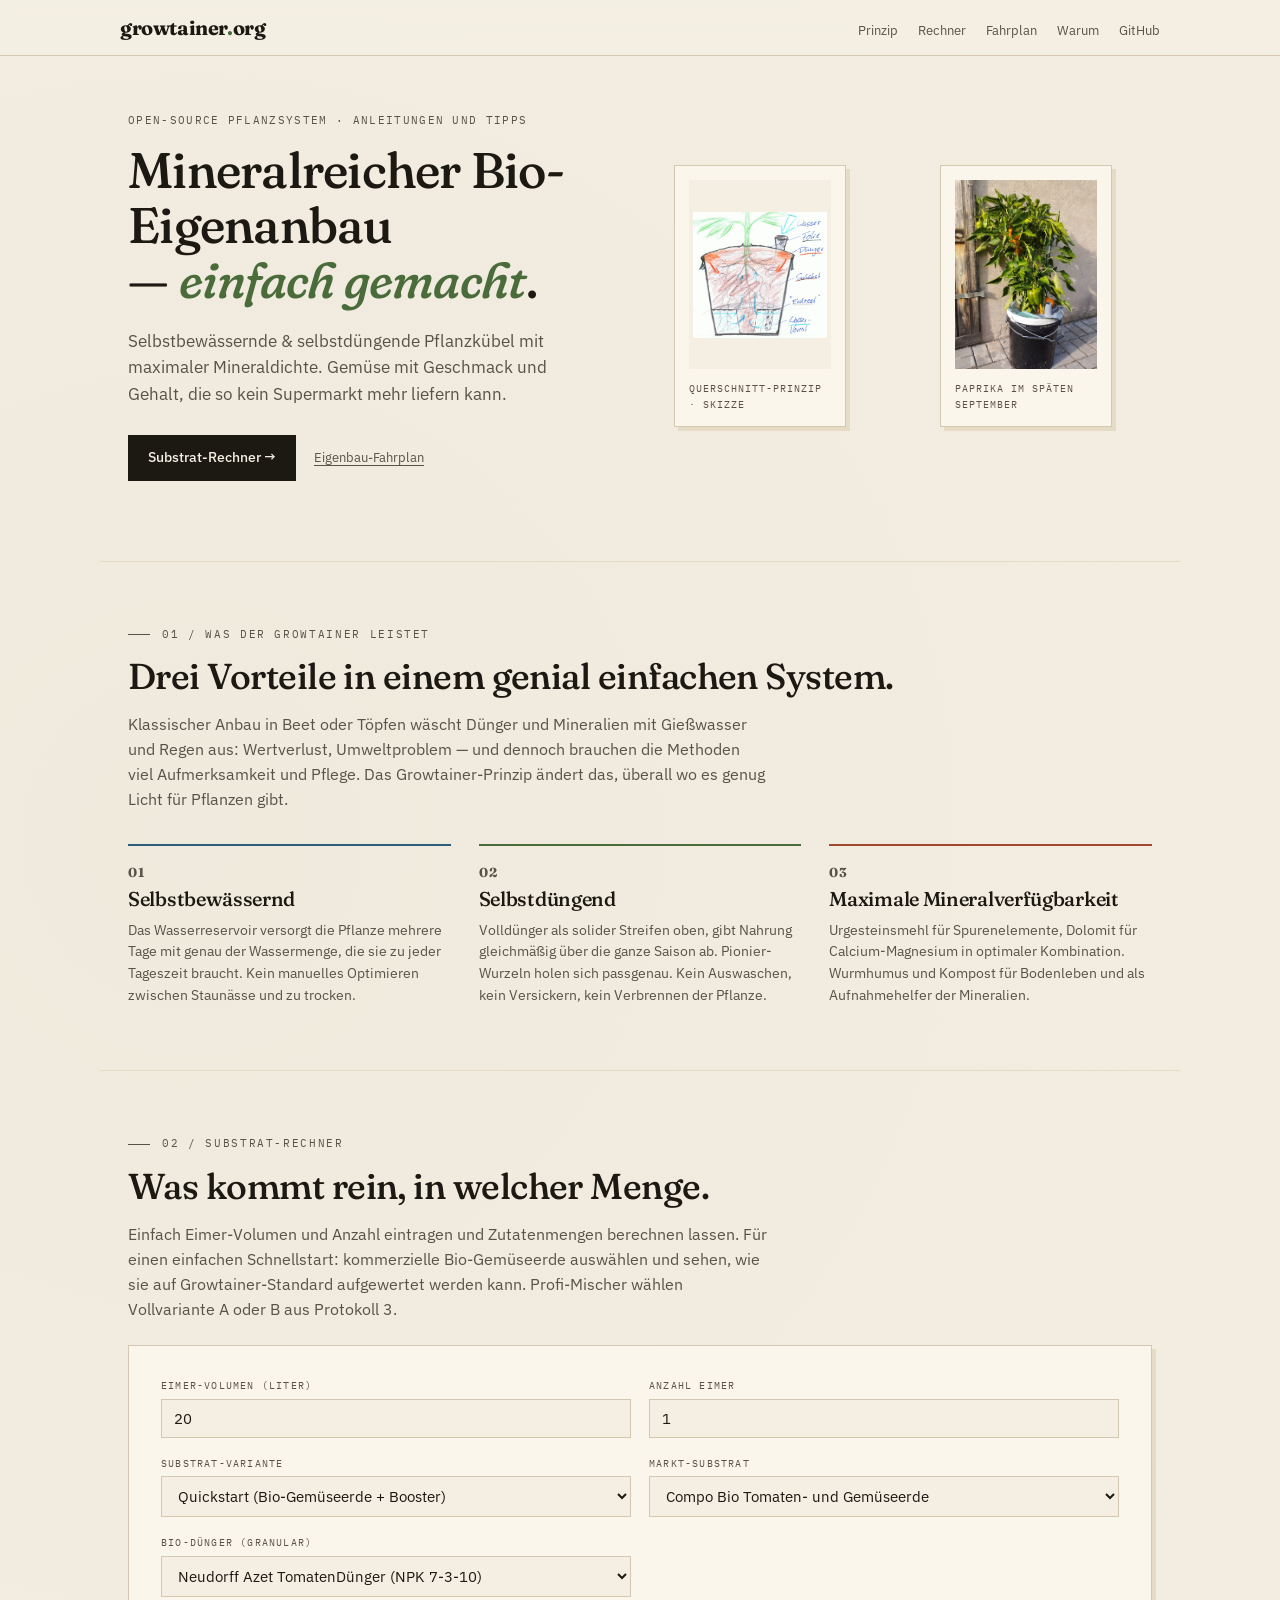
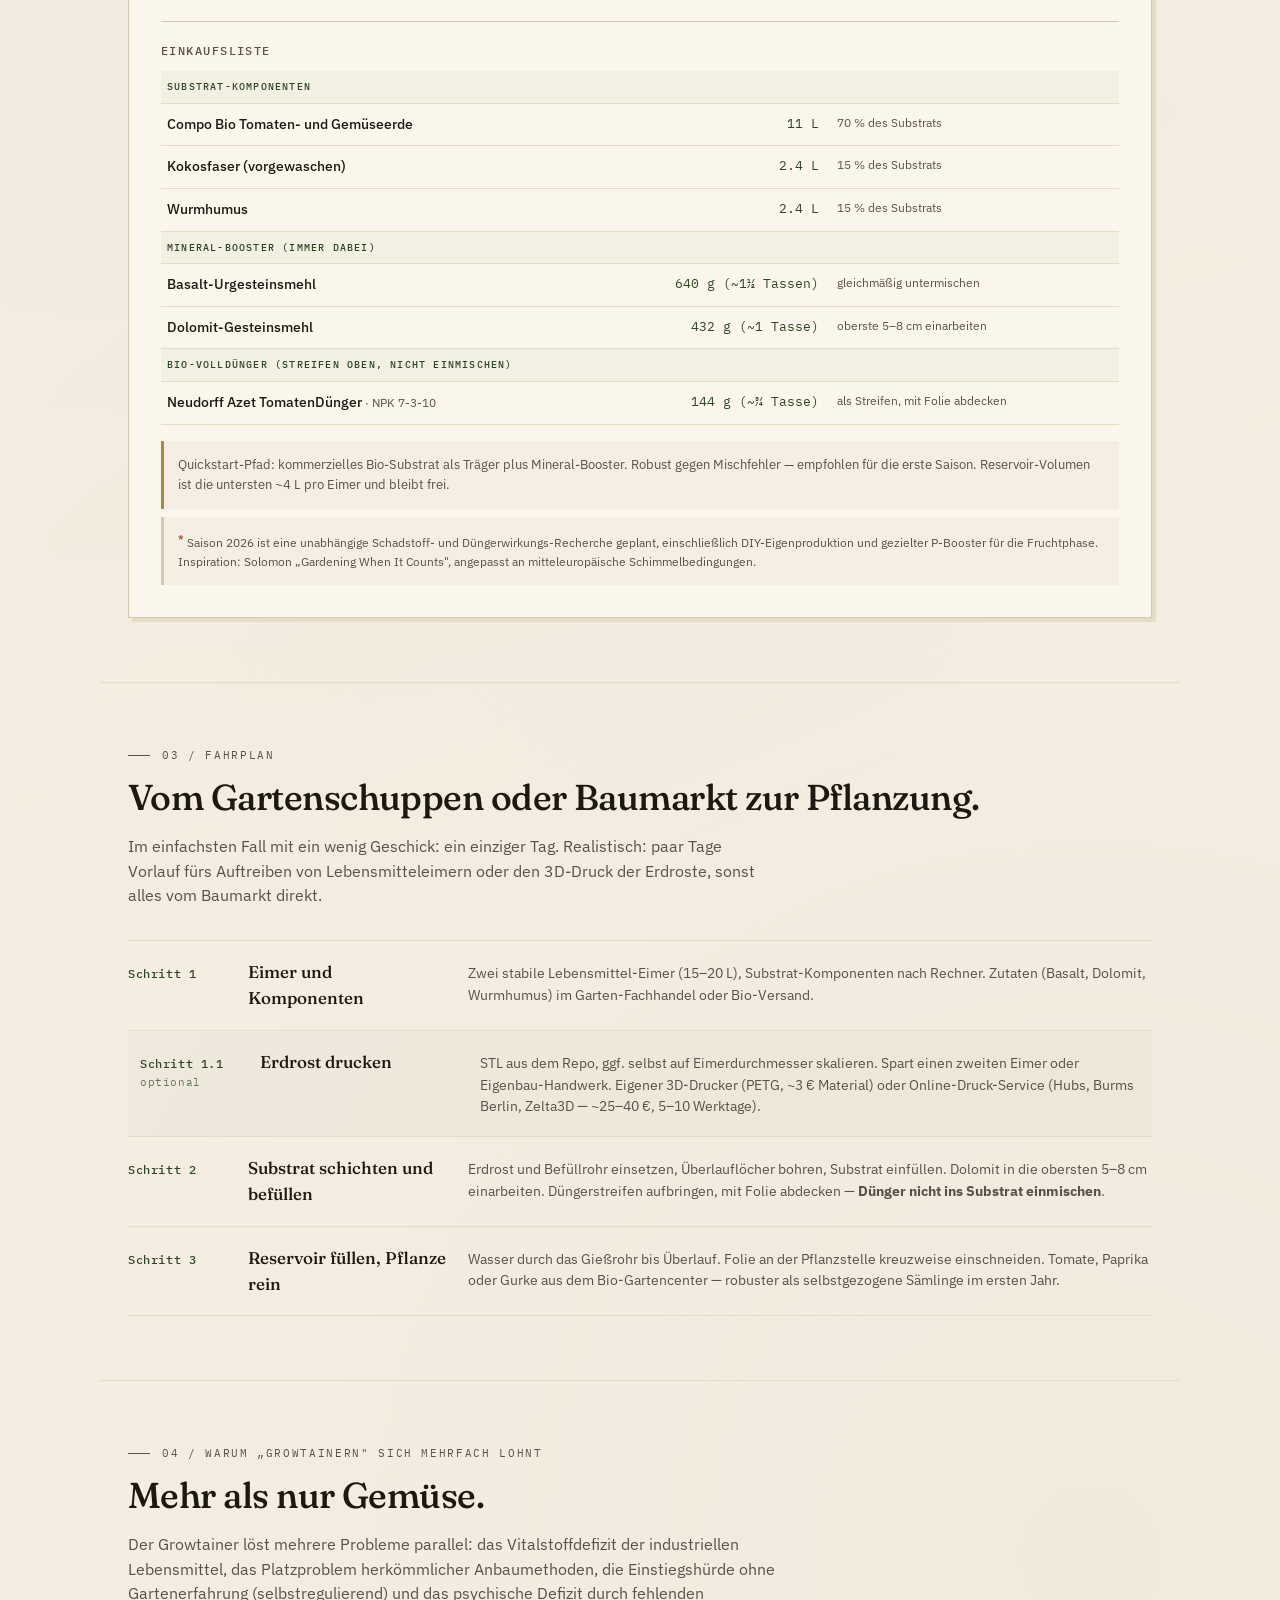
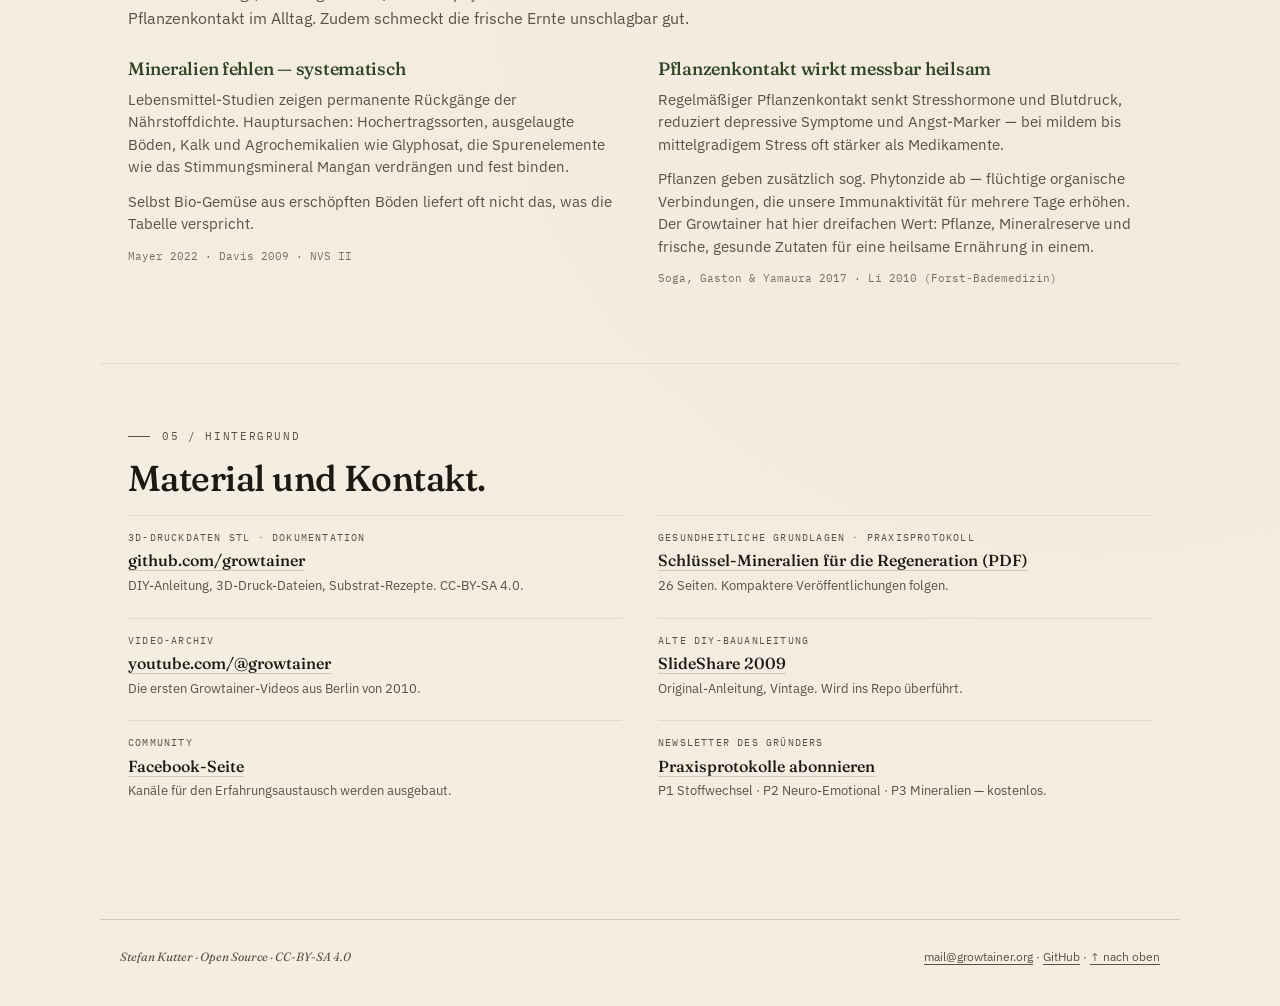
==== commit a3967704: "Add files via upload" ====
--- a/index.html
+++ b/index.html
@@ -74,12 +74,15 @@
   }
   .section-label::before { content: ""; width: 22px; height: 1px; background: var(--ink-soft); }
   h2 { font-size: clamp(24px, 4.5vw, 36px); margin-bottom: 16px; }
+
+  /* ── HERO with bigger images ── */
   .hero {
     padding-top: 36px; padding-bottom: 56px;
     display: grid; grid-template-columns: 1fr; gap: 32px; align-items: center;
   }
   @media (min-width: 880px) {
-    .hero { grid-template-columns: 1.1fr 1fr; gap: 48px; padding-top: 56px; padding-bottom: 80px; }
+    /* give image side MORE room */
+    .hero { grid-template-columns: 1fr 1.15fr; gap: 56px; padding-top: 56px; padding-bottom: 80px; }
   }
   .hero-meta {
     font-family: 'IBM Plex Mono', monospace;
@@ -87,7 +90,7 @@
     text-transform: uppercase; letter-spacing: 0.12em;
     margin-bottom: 14px;
   }
-  .hero h1 { font-size: clamp(30px, 7vw, 54px); margin-bottom: 20px; }
+  .hero h1 { font-size: clamp(30px, 6.5vw, 50px); margin-bottom: 20px; }
   .hero h1 em { font-style: italic; color: var(--green); font-variation-settings: "SOFT" 100; }
   .hero-lede { font-size: 17px; color: var(--ink-soft); max-width: 480px; margin-bottom: 28px; }
   .hero-cta {
@@ -98,19 +101,76 @@
   }
   .hero-cta:hover { background: var(--green-deep); color: var(--bg); }
   .hero-cta-secondary { margin-left: 14px; font-size: 13px; color: var(--ink-soft); }
-  .hero-images { display: grid; grid-template-columns: 1fr 1fr; gap: 12px; }
+
+  /* Image cards: bigger, clickable, mixed object-fit */
+  .hero-images { display: grid; grid-template-columns: 1fr 1fr; gap: 14px; }
   .hero-img {
     background: var(--bg-card); border: 1px solid var(--rule);
-    padding: 12px; box-shadow: 4px 4px 0 var(--rule-soft);
+    padding: 14px; box-shadow: 4px 4px 0 var(--rule-soft);
     display: flex; flex-direction: column;
-  }
-  .hero-img img { width: 100%; display: block; flex: 1; object-fit: cover; min-height: 0; }
+    cursor: zoom-in;
+    transition: transform .15s, box-shadow .15s;
+  }
+  .hero-img:hover {
+    transform: translate(-1px, -1px);
+    box-shadow: 5px 5px 0 var(--rule-soft);
+  }
+  .hero-img-frame {
+    /* Forces a consistent aspect ratio for both cards on desktop */
+    aspect-ratio: 3 / 4;
+    overflow: hidden;
+    background: var(--bg);
+    display: flex; align-items: center; justify-content: center;
+  }
+  .hero-img img {
+    width: 100%; height: 100%; display: block;
+  }
+  /* sketch: contain so nothing gets cropped */
+  .hero-img.sketch img { object-fit: contain; padding: 4px; }
+  /* photo: cover so it fills nicely */
+  .hero-img.photo img { object-fit: cover; }
   .hero-img figcaption {
     font-family: 'IBM Plex Mono', monospace;
-    font-size: 9.5px; color: var(--ink-soft);
-    text-transform: uppercase; letter-spacing: 0.1em; margin-top: 10px;
-  }
-  @media (max-width: 540px) { .hero-images { grid-template-columns: 1fr; } }
+    font-size: 10px; color: var(--ink-soft);
+    text-transform: uppercase; letter-spacing: 0.1em; margin-top: 12px;
+  }
+  @media (max-width: 540px) {
+    .hero-images { grid-template-columns: 1fr; }
+    .hero-img-frame { aspect-ratio: 4 / 3; }
+  }
+
+  /* ── Lightbox ── */
+  .lightbox {
+    position: fixed; inset: 0; z-index: 1000;
+    background: rgba(28, 24, 18, 0.92);
+    display: none; align-items: center; justify-content: center;
+    padding: 20px; cursor: zoom-out;
+    opacity: 0; transition: opacity .2s;
+  }
+  .lightbox.active { display: flex; opacity: 1; }
+  .lightbox img {
+    max-width: 100%; max-height: 90vh;
+    object-fit: contain;
+    background: var(--bg-card);
+    padding: 8px;
+    box-shadow: 0 20px 60px rgba(0,0,0,0.4);
+  }
+  .lightbox-close {
+    position: absolute; top: 20px; right: 24px;
+    color: var(--bg); background: none; border: none;
+    font-family: 'Fraunces', serif; font-size: 32px;
+    cursor: pointer; line-height: 1; padding: 0;
+  }
+  .lightbox-caption {
+    position: absolute; bottom: 24px; left: 50%;
+    transform: translateX(-50%);
+    color: var(--bg);
+    font-family: 'IBM Plex Mono', monospace;
+    font-size: 11px; text-transform: uppercase;
+    letter-spacing: 0.12em;
+    text-align: center;
+  }
+
   .values-intro { color: var(--ink-soft); margin-bottom: 32px; max-width: 640px; }
   .values-grid { display: grid; grid-template-columns: 1fr; gap: 24px; }
   @media (min-width: 720px) { .values-grid { grid-template-columns: repeat(3, 1fr); gap: 28px; } }
@@ -259,17 +319,21 @@
     <a href="#fahrplan" class="hero-cta-secondary">Eigenbau-Fahrplan</a>
   </div>
   <div class="hero-images">
-    <figure class="hero-img">
-      <img src="assets/images/growtainer_principle.jpg"
-           alt="Querschnitt-Skizze des Growtainer-Prinzips: Wasserreservoir unten, Erdrost, Substrat mit Dolomit und Urgesteinsmehl, Düngerbänder oben unter Folie."
-           loading="eager">
+    <figure class="hero-img sketch" data-zoom="assets/images/growtainer_principle.jpg" data-caption="Querschnitt-Prinzip · Skizze">
+      <div class="hero-img-frame">
+        <img src="assets/images/growtainer_principle.jpg"
+             alt="Querschnitt-Skizze des Growtainer-Prinzips: Wasserreservoir unten, Erdrost, Substrat mit Dolomit und Urgesteinsmehl, Düngerbänder oben unter Folie."
+             loading="eager">
+      </div>
       <figcaption>Querschnitt-Prinzip · Skizze</figcaption>
     </figure>
-    <figure class="hero-img">
-      <img src="assets/images/paprika_growtainer.jpg"
-           alt="Üppige Paprikapflanze mit grünen und orangefarbenen Früchten, gewachsen in einem Growtainer-Eimer."
-           loading="eager">
-      <figcaption>Paprika-Ernte · September</figcaption>
+    <figure class="hero-img photo" data-zoom="assets/images/paprika_growtainer.jpg" data-caption="Paprika im späten September">
+      <div class="hero-img-frame">
+        <img src="assets/images/paprika_growtainer.jpg"
+             alt="Üppige Paprikapflanze mit grünen und orangefarbenen Früchten, gewachsen in einem Growtainer-Eimer."
+             loading="eager">
+      </div>
+      <figcaption>Paprika im späten September</figcaption>
     </figure>
   </div>
 </section>
@@ -466,6 +530,13 @@
   </div>
 </footer>
 
+<!-- Lightbox -->
+<div class="lightbox" id="lightbox" role="dialog" aria-modal="true" aria-label="Bildansicht">
+  <button class="lightbox-close" aria-label="Schließen">×</button>
+  <img id="lightbox-img" src="" alt="">
+  <div class="lightbox-caption" id="lightbox-caption"></div>
+</div>
+
 <script>
 const SUBSTRATE_FRACTION = 0.80;
 const BASALT_G_PER_L = 40;
@@ -568,6 +639,40 @@
   document.getElementById(id).addEventListener('input', recalc)
 );
 recalc();
+
+/* ── Lightbox ── */
+const lightbox = document.getElementById('lightbox');
+const lightboxImg = document.getElementById('lightbox-img');
+const lightboxCaption = document.getElementById('lightbox-caption');
+const lightboxClose = document.querySelector('.lightbox-close');
+
+function openLightbox(src, caption) {
+  lightboxImg.src = src;
+  lightboxCaption.textContent = caption || '';
+  lightbox.classList.add('active');
+  document.body.style.overflow = 'hidden';
+}
+function closeLightbox() {
+  lightbox.classList.remove('active');
+  document.body.style.overflow = '';
+  // Defer src clear so transition isn't jarring
+  setTimeout(() => { lightboxImg.src = ''; }, 200);
+}
+
+document.querySelectorAll('.hero-img[data-zoom]').forEach(fig => {
+  fig.addEventListener('click', () => {
+    openLightbox(fig.dataset.zoom, fig.dataset.caption);
+  });
+});
+
+lightbox.addEventListener('click', (e) => {
+  // close on backdrop click but not when clicking the image itself
+  if (e.target === lightbox || e.target === lightboxClose) closeLightbox();
+});
+
+document.addEventListener('keydown', (e) => {
+  if (e.key === 'Escape' && lightbox.classList.contains('active')) closeLightbox();
+});
 </script>
 
 </body>
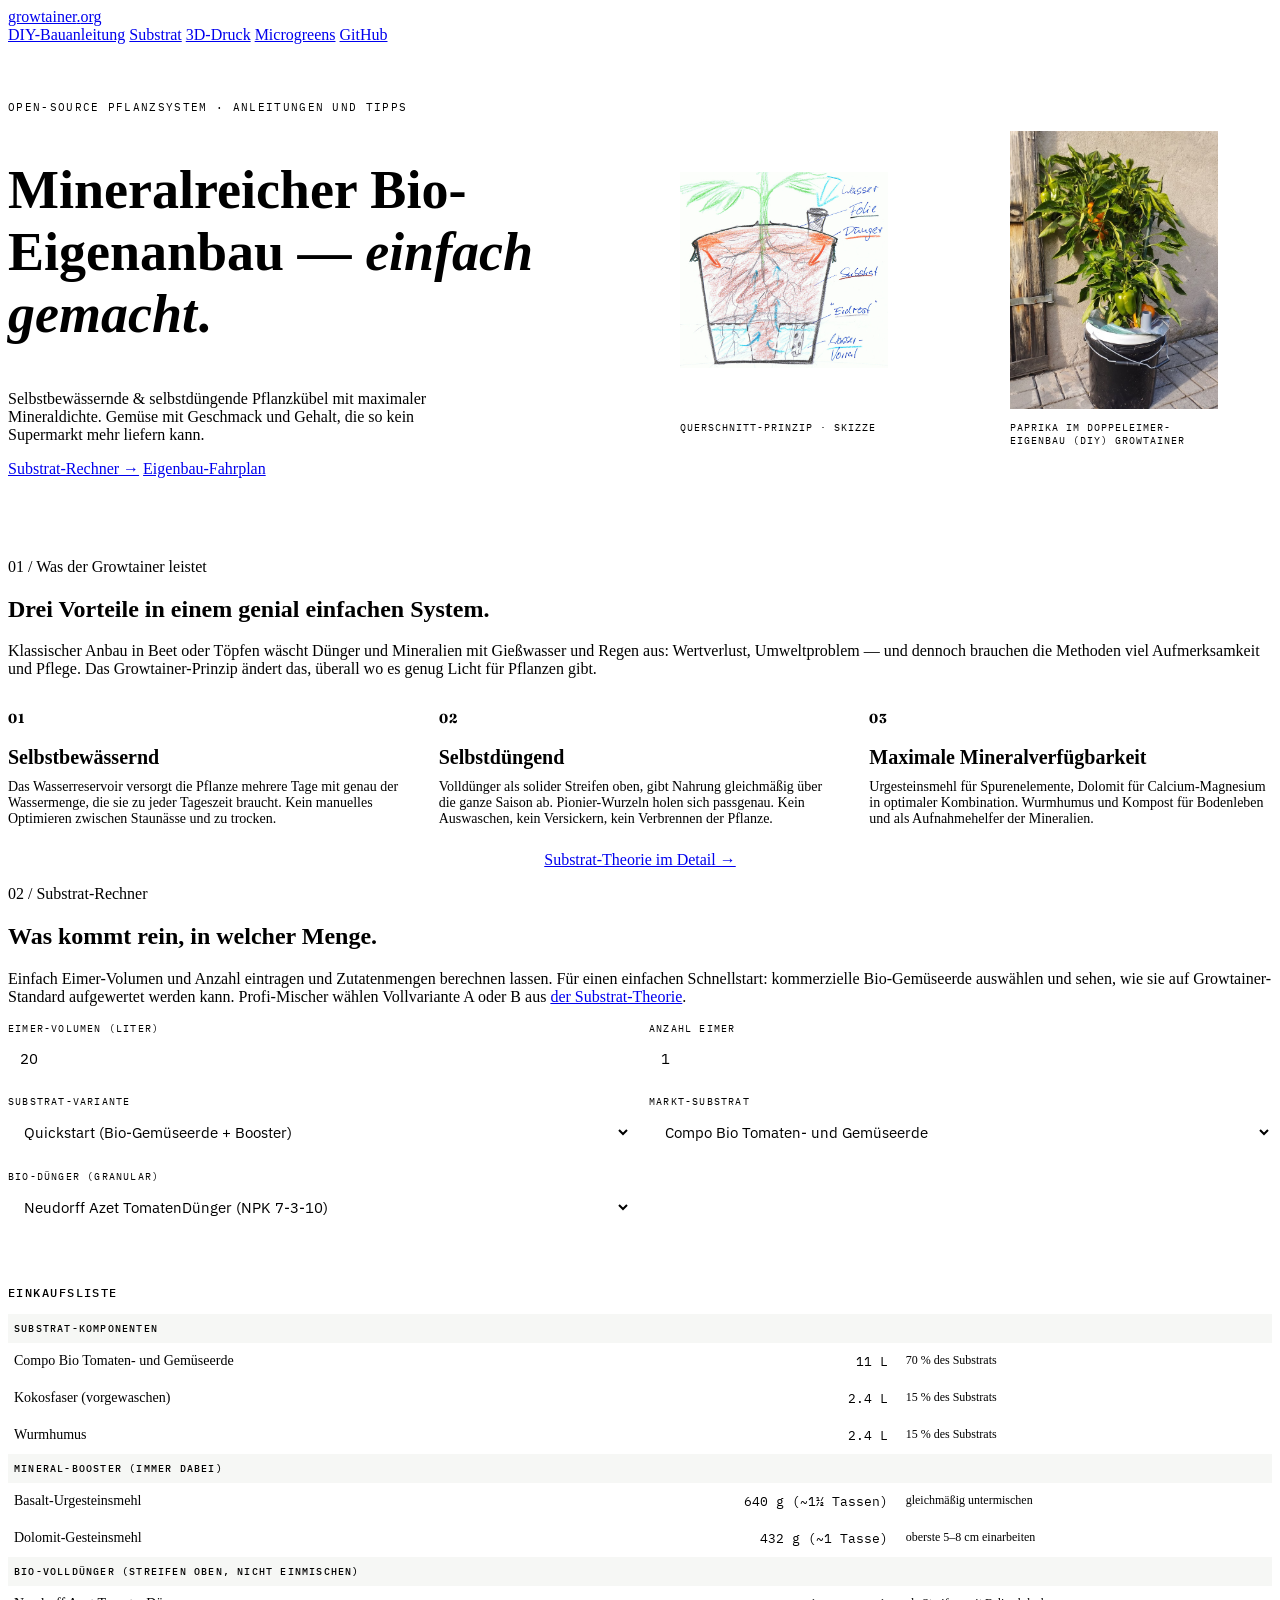
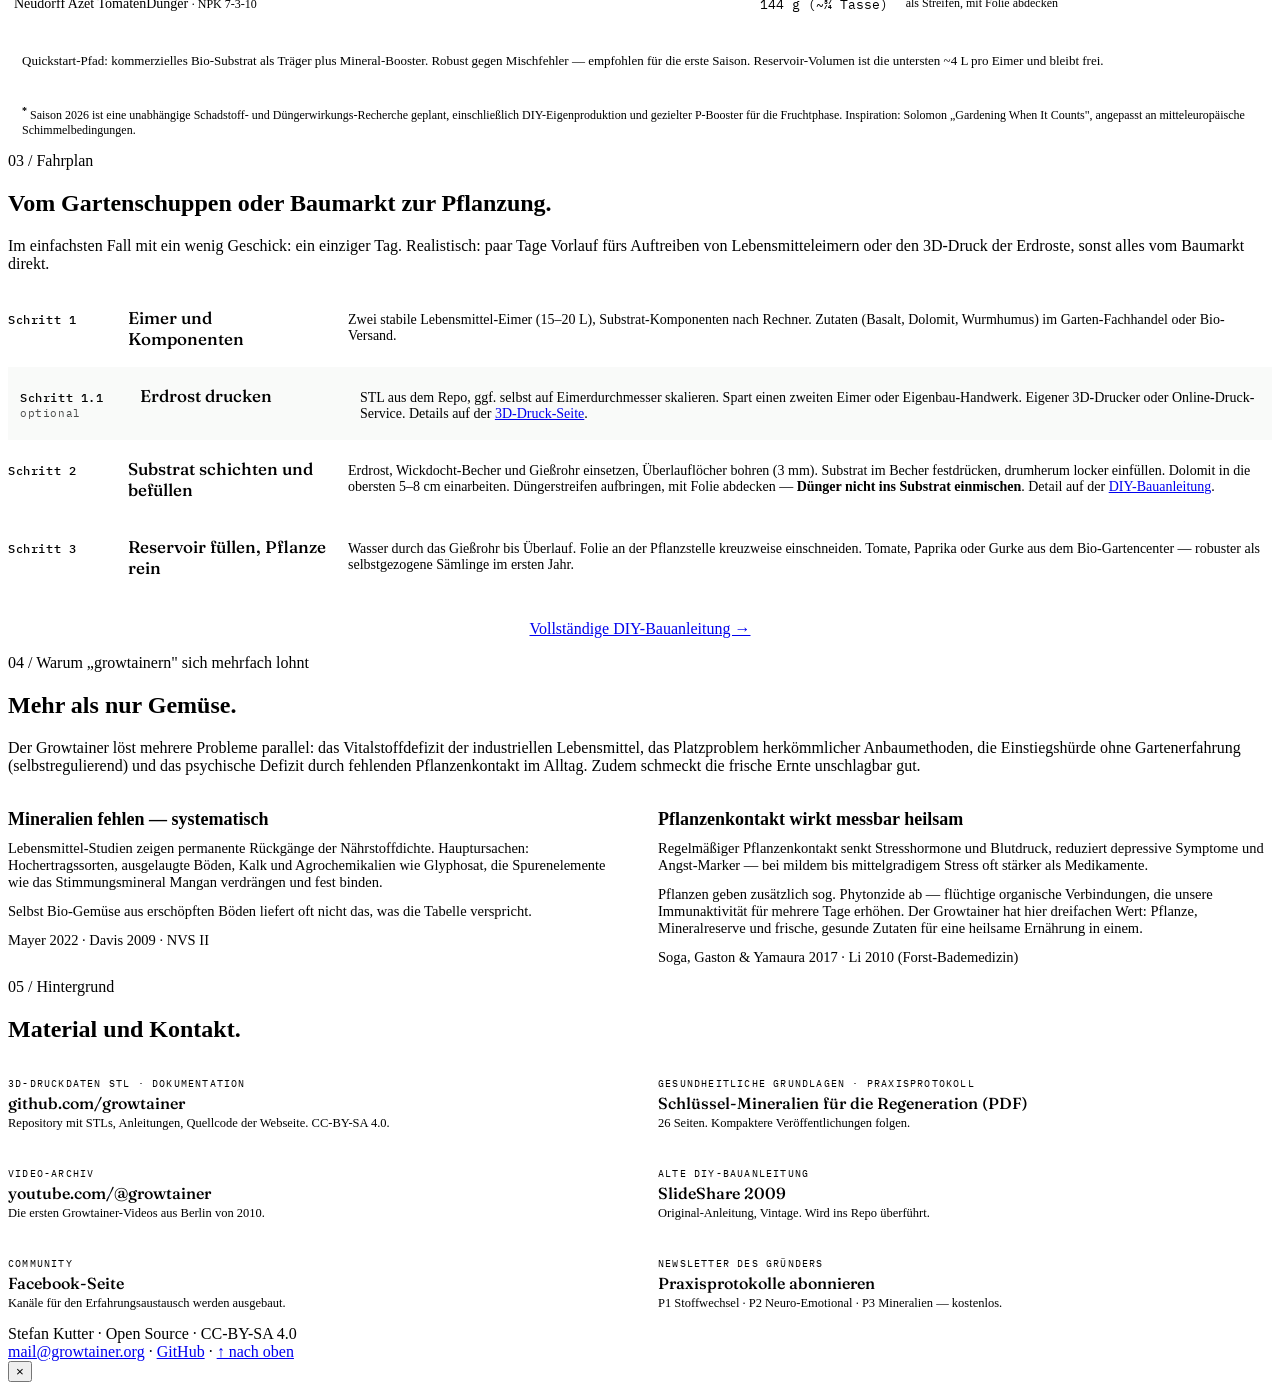
==== commit 80347a62: "Add files via upload" ====
--- a/index.html
+++ b/index.html
@@ -9,80 +9,16 @@
 <link rel="preconnect" href="https://fonts.googleapis.com">
 <link rel="preconnect" href="https://fonts.gstatic.com" crossorigin>
 <link href="https://fonts.googleapis.com/css2?family=Fraunces:opsz,wght,SOFT@9..144,400;9..144,500;9..144,700;9..144,900&family=IBM+Plex+Sans:wght@300;400;500;600&family=IBM+Plex+Mono:wght@400;500&display=swap" rel="stylesheet">
+<link rel="stylesheet" href="assets/style.css">
 
 <style>
-  :root {
-    --bg: #f5efe3;
-    --bg-card: #fbf6ec;
-    --ink: #1c1812;
-    --ink-soft: #5a5147;
-    --rule: #d4c8b0;
-    --rule-soft: #e6dcc6;
-    --green: #4a6b3a;
-    --green-deep: #2f4524;
-    --water: #2c5e7a;
-    --brick: #a04830;
-    --gold: #b08a3c;
-  }
-  * { box-sizing: border-box; }
-  html { scroll-behavior: smooth; }
-  body {
-    margin: 0; background: var(--bg); color: var(--ink);
-    font-family: 'IBM Plex Sans', system-ui, sans-serif;
-    font-size: 16px; line-height: 1.55;
-    -webkit-font-smoothing: antialiased;
-    background-image:
-      radial-gradient(circle at 15% 20%, rgba(74,107,58,0.04) 0%, transparent 50%),
-      radial-gradient(circle at 85% 75%, rgba(160,72,48,0.03) 0%, transparent 50%);
-  }
-  ::selection { background: var(--gold); color: var(--bg); }
-  a { color: var(--water); text-decoration: underline; text-decoration-thickness: 1px; text-underline-offset: 3px; }
-  a:hover { color: var(--brick); }
-  h1, h2, h3 {
-    font-family: 'Fraunces', 'Georgia', serif;
-    font-weight: 500; letter-spacing: -0.015em;
-    line-height: 1.1; margin: 0;
-    font-variation-settings: "SOFT" 50;
-  }
-  header.top {
-    position: sticky; top: 0; z-index: 100;
-    background: rgba(245,239,227,0.93);
-    backdrop-filter: blur(8px);
-    border-bottom: 1px solid var(--rule);
-  }
-  .topbar {
-    max-width: 1080px; margin: 0 auto; padding: 12px 20px;
-    display: flex; justify-content: space-between; align-items: baseline;
-  }
-  .brand {
-    font-family: 'Fraunces', serif; font-weight: 700; font-size: 20px;
-    letter-spacing: -0.02em; color: var(--ink); text-decoration: none;
-  }
-  .brand span { color: var(--green); }
-  nav.top-links { display: flex; gap: 20px; font-size: 13px; }
-  nav.top-links a { color: var(--ink-soft); text-decoration: none; }
-  nav.top-links a:hover { color: var(--ink); }
-  @media (max-width: 640px) { nav.top-links { display: none; } }
-  section { padding: 48px 20px; max-width: 1080px; margin: 0 auto; }
-  section + section { border-top: 1px solid var(--rule-soft); }
-  @media (min-width: 760px) { section { padding: 64px 28px; } }
-  .section-label {
-    font-family: 'IBM Plex Mono', monospace;
-    font-size: 11px; text-transform: uppercase;
-    letter-spacing: 0.15em; color: var(--ink-soft);
-    margin-bottom: 14px; display: flex; align-items: center; gap: 12px;
-  }
-  .section-label::before { content: ""; width: 22px; height: 1px; background: var(--ink-soft); }
-  h2 { font-size: clamp(24px, 4.5vw, 36px); margin-bottom: 16px; }
-
-  /* ── HERO with bigger images ── */
-  .hero {
+  /* page-specific overrides for the home hero */
+  .home-hero {
     padding-top: 36px; padding-bottom: 56px;
     display: grid; grid-template-columns: 1fr; gap: 32px; align-items: center;
   }
   @media (min-width: 880px) {
-    /* give image side MORE room */
-    .hero { grid-template-columns: 1fr 1.15fr; gap: 56px; padding-top: 56px; padding-bottom: 80px; }
+    .home-hero { grid-template-columns: 1fr 1.15fr; gap: 56px; padding-top: 56px; padding-bottom: 80px; }
   }
   .hero-meta {
     font-family: 'IBM Plex Mono', monospace;
@@ -90,88 +26,60 @@
     text-transform: uppercase; letter-spacing: 0.12em;
     margin-bottom: 14px;
   }
-  .hero h1 { font-size: clamp(30px, 6.5vw, 50px); margin-bottom: 20px; }
-  .hero h1 em { font-style: italic; color: var(--green); font-variation-settings: "SOFT" 100; }
-  .hero-lede { font-size: 17px; color: var(--ink-soft); max-width: 480px; margin-bottom: 28px; }
-  .hero-cta {
-    display: inline-flex; align-items: center; gap: 8px;
-    padding: 12px 20px; background: var(--ink); color: var(--bg);
-    text-decoration: none; font-size: 14px; font-weight: 500;
-    transition: background .15s;
-  }
-  .hero-cta:hover { background: var(--green-deep); color: var(--bg); }
-  .hero-cta-secondary { margin-left: 14px; font-size: 13px; color: var(--ink-soft); }
-
-  /* Image cards: bigger, clickable, mixed object-fit */
+  .home-hero h1 { font-size: clamp(30px, 7vw, 54px); }
+  .home-hero .lede { max-width: 480px; }
   .hero-images { display: grid; grid-template-columns: 1fr 1fr; gap: 14px; }
-  .hero-img {
-    background: var(--bg-card); border: 1px solid var(--rule);
-    padding: 14px; box-shadow: 4px 4px 0 var(--rule-soft);
-    display: flex; flex-direction: column;
-    cursor: zoom-in;
-    transition: transform .15s, box-shadow .15s;
-  }
-  .hero-img:hover {
-    transform: translate(-1px, -1px);
-    box-shadow: 5px 5px 0 var(--rule-soft);
-  }
-  .hero-img-frame {
-    /* Forces a consistent aspect ratio for both cards on desktop */
-    aspect-ratio: 3 / 4;
-    overflow: hidden;
-    background: var(--bg);
-    display: flex; align-items: center; justify-content: center;
-  }
-  .hero-img img {
-    width: 100%; height: 100%; display: block;
-  }
-  /* sketch: contain so nothing gets cropped */
-  .hero-img.sketch img { object-fit: contain; padding: 4px; }
-  /* photo: cover so it fills nicely */
-  .hero-img.photo img { object-fit: cover; }
-  .hero-img figcaption {
-    font-family: 'IBM Plex Mono', monospace;
-    font-size: 10px; color: var(--ink-soft);
-    text-transform: uppercase; letter-spacing: 0.1em; margin-top: 12px;
-  }
-  @media (max-width: 540px) {
-    .hero-images { grid-template-columns: 1fr; }
-    .hero-img-frame { aspect-ratio: 4 / 3; }
-  }
-
-  /* ── Lightbox ── */
-  .lightbox {
-    position: fixed; inset: 0; z-index: 1000;
-    background: rgba(28, 24, 18, 0.92);
-    display: none; align-items: center; justify-content: center;
-    padding: 20px; cursor: zoom-out;
-    opacity: 0; transition: opacity .2s;
-  }
-  .lightbox.active { display: flex; opacity: 1; }
-  .lightbox img {
-    max-width: 100%; max-height: 90vh;
-    object-fit: contain;
-    background: var(--bg-card);
-    padding: 8px;
-    box-shadow: 0 20px 60px rgba(0,0,0,0.4);
-  }
-  .lightbox-close {
-    position: absolute; top: 20px; right: 24px;
-    color: var(--bg); background: none; border: none;
-    font-family: 'Fraunces', serif; font-size: 32px;
-    cursor: pointer; line-height: 1; padding: 0;
-  }
-  .lightbox-caption {
-    position: absolute; bottom: 24px; left: 50%;
-    transform: translateX(-50%);
-    color: var(--bg);
-    font-family: 'IBM Plex Mono', monospace;
-    font-size: 11px; text-transform: uppercase;
-    letter-spacing: 0.12em;
-    text-align: center;
-  }
-
-  .values-intro { color: var(--ink-soft); margin-bottom: 32px; max-width: 640px; }
+  @media (max-width: 540px) { .hero-images { grid-template-columns: 1fr; } }
+
+  /* Calculator-specific styles */
+  .calc-form { display: grid; grid-template-columns: 1fr; gap: 16px; margin-bottom: 24px; }
+  @media (min-width: 600px) { .calc-form { grid-template-columns: repeat(2, 1fr); gap: 18px; } }
+  .calc-field { display: flex; flex-direction: column; gap: 5px; }
+  .calc-field label {
+    font-family: 'IBM Plex Mono', monospace;
+    font-size: 10px; text-transform: uppercase;
+    letter-spacing: 0.12em; color: var(--ink-soft);
+  }
+  .calc-field input, .calc-field select {
+    font-family: 'IBM Plex Sans', sans-serif;
+    font-size: 15px; padding: 9px 12px;
+    border: 1px solid var(--rule); background: var(--bg); color: var(--ink);
+  }
+  .calc-field input:focus, .calc-field select:focus { outline: 2px solid var(--green); outline-offset: -1px; }
+  .calc-results { border-top: 1px solid var(--rule); padding-top: 22px; }
+  .calc-results h3 {
+    font-size: 12px; font-family: 'IBM Plex Mono', monospace;
+    text-transform: uppercase; letter-spacing: 0.12em;
+    color: var(--ink-soft); font-weight: 500; margin-bottom: 14px;
+  }
+  .calc-table { width: 100%; border-collapse: collapse; }
+  .calc-table tr { border-bottom: 1px solid var(--rule-soft); }
+  .calc-table tr.section-row td {
+    background: rgba(74,107,58,0.05);
+    font-family: 'IBM Plex Mono', monospace;
+    font-size: 10px; text-transform: uppercase;
+    letter-spacing: 0.12em; color: var(--green-deep);
+    padding: 8px 6px;
+  }
+  .calc-table td { padding: 10px 0; font-size: 14px; vertical-align: top; }
+  .calc-table td:first-child { font-weight: 500; padding-left: 6px; }
+  .calc-table td:nth-child(2) {
+    font-family: 'IBM Plex Mono', monospace;
+    font-size: 13px; text-align: right;
+    color: var(--green-deep); white-space: nowrap; padding-right: 6px;
+  }
+  .calc-table td:nth-child(3) { color: var(--ink-soft); font-size: 12px; padding-left: 12px; padding-right: 6px; }
+  @media (max-width: 520px) { .calc-table td:nth-child(3) { display: none; } }
+  .calc-note {
+    margin-top: 16px; padding: 14px;
+    background: var(--bg); border-left: 3px solid var(--gold);
+    font-size: 13px; color: var(--ink-soft);
+  }
+  .calc-note + .calc-note { margin-top: 8px; }
+  .calc-note.subtle { border-left-color: var(--rule); font-size: 12px; }
+  .calc-note.subtle sup { color: var(--brick); font-weight: 600; }
+
+  /* Three values cards on home */
   .values-grid { display: grid; grid-template-columns: 1fr; gap: 24px; }
   @media (min-width: 720px) { .values-grid { grid-template-columns: repeat(3, 1fr); gap: 28px; } }
   .value { border-top: 2px solid var(--ink); padding-top: 16px; }
@@ -184,59 +92,8 @@
   }
   .value h3 { font-size: 20px; margin-bottom: 10px; }
   .value p { font-size: 14px; color: var(--ink-soft); margin: 0; }
-  .calc-intro { color: var(--ink-soft); max-width: 640px; margin-bottom: 24px; }
-  .calc-wrap {
-    background: var(--bg-card); border: 1px solid var(--rule);
-    padding: 24px; box-shadow: 4px 4px 0 var(--rule-soft);
-  }
-  @media (min-width: 720px) { .calc-wrap { padding: 32px; } }
-  .calc-form { display: grid; grid-template-columns: 1fr; gap: 16px; margin-bottom: 24px; }
-  @media (min-width: 600px) { .calc-form { grid-template-columns: repeat(2, 1fr); gap: 18px; } }
-  .calc-field { display: flex; flex-direction: column; gap: 5px; }
-  .calc-field label {
-    font-family: 'IBM Plex Mono', monospace;
-    font-size: 10px; text-transform: uppercase;
-    letter-spacing: 0.12em; color: var(--ink-soft);
-  }
-  .calc-field input, .calc-field select {
-    font-family: 'IBM Plex Sans', sans-serif;
-    font-size: 15px; padding: 9px 12px;
-    border: 1px solid var(--rule); background: var(--bg); color: var(--ink);
-  }
-  .calc-field input:focus, .calc-field select:focus { outline: 2px solid var(--green); outline-offset: -1px; }
-  .calc-results { border-top: 1px solid var(--rule); padding-top: 22px; }
-  .calc-results h3 {
-    font-size: 12px; font-family: 'IBM Plex Mono', monospace;
-    text-transform: uppercase; letter-spacing: 0.12em;
-    color: var(--ink-soft); font-weight: 500; margin-bottom: 14px;
-  }
-  .calc-table { width: 100%; border-collapse: collapse; }
-  .calc-table tr { border-bottom: 1px solid var(--rule-soft); }
-  .calc-table tr.section-row td {
-    background: rgba(74,107,58,0.05);
-    font-family: 'IBM Plex Mono', monospace;
-    font-size: 10px; text-transform: uppercase;
-    letter-spacing: 0.12em; color: var(--green-deep);
-    padding: 8px 6px;
-  }
-  .calc-table td { padding: 10px 0; font-size: 14px; vertical-align: top; }
-  .calc-table td:first-child { font-weight: 500; padding-left: 6px; }
-  .calc-table td:nth-child(2) {
-    font-family: 'IBM Plex Mono', monospace;
-    font-size: 13px; text-align: right;
-    color: var(--green-deep); white-space: nowrap; padding-right: 6px;
-  }
-  .calc-table td:nth-child(3) { color: var(--ink-soft); font-size: 12px; padding-left: 12px; padding-right: 6px; }
-  @media (max-width: 520px) { .calc-table td:nth-child(3) { display: none; } }
-  .calc-note {
-    margin-top: 16px; padding: 14px;
-    background: var(--bg); border-left: 3px solid var(--gold);
-    font-size: 13px; color: var(--ink-soft);
-  }
-  .calc-note + .calc-note { margin-top: 8px; }
-  .calc-note.subtle { border-left-color: var(--rule); font-size: 12px; }
-  .calc-note.subtle sup { color: var(--brick); font-weight: 600; }
-  .roadmap-intro { color: var(--ink-soft); max-width: 640px; margin-bottom: 32px; }
+
+  /* Roadmap on home */
   .roadmap-list { list-style: none; padding: 0; margin: 0; }
   .roadmap-list li {
     display: grid; grid-template-columns: 1fr; gap: 4px;
@@ -254,16 +111,44 @@
   }
   .roadmap-title { font-family: 'Fraunces', serif; font-size: 17px; font-weight: 500; }
   .roadmap-detail { color: var(--ink-soft); font-size: 14px; }
-  .why-intro { color: var(--ink-soft); max-width: 680px; margin-bottom: 28px; }
+
+  /* Why grid on home */
   .why-grid { display: grid; grid-template-columns: 1fr; gap: 28px; }
   @media (min-width: 760px) { .why-grid { grid-template-columns: 1fr 1fr; gap: 36px; } }
   .why-block h3 { font-size: 18px; margin-bottom: 10px; color: var(--green-deep); }
   .why-block p { font-size: 14.5px; color: var(--ink-soft); margin: 0 0 12px; }
-  .why-block .src {
-    font-family: 'IBM Plex Mono', monospace;
-    font-size: 11px; color: var(--ink-soft);
-    margin-top: 10px; opacity: 0.8;
-  }
+
+  /* Hero img card cursor + hover */
+  .hero-img {
+    background: var(--bg-card); border: 1px solid var(--rule);
+    padding: 14px; box-shadow: 4px 4px 0 var(--rule-soft);
+    display: flex; flex-direction: column;
+    cursor: zoom-in;
+    transition: transform .15s, box-shadow .15s;
+  }
+  .hero-img:hover {
+    transform: translate(-1px, -1px);
+    box-shadow: 5px 5px 0 var(--rule-soft);
+  }
+  .hero-img-frame {
+    aspect-ratio: 3 / 4;
+    overflow: hidden;
+    background: var(--bg);
+    display: flex; align-items: center; justify-content: center;
+  }
+  .hero-img img { width: 100%; height: 100%; display: block; }
+  .hero-img.sketch img { object-fit: contain; padding: 4px; }
+  .hero-img.photo img { object-fit: cover; }
+  .hero-img figcaption {
+    font-family: 'IBM Plex Mono', monospace;
+    font-size: 10px; color: var(--ink-soft);
+    text-transform: uppercase; letter-spacing: 0.1em; margin-top: 12px;
+  }
+  @media (max-width: 540px) {
+    .hero-img-frame { aspect-ratio: 4 / 3; }
+  }
+
+  /* Background grid */
   .bg-grid { display: grid; grid-template-columns: 1fr; gap: 0; }
   @media (min-width: 600px) { .bg-grid { grid-template-columns: repeat(2, 1fr); gap: 8px 36px; } }
   .bg-item { padding: 14px 0; border-top: 1px solid var(--rule-soft); }
@@ -278,16 +163,6 @@
   }
   .bg-item a:hover { border-color: var(--green); color: var(--green-deep); }
   .bg-item-note { font-size: 12.5px; color: var(--ink-soft); margin-top: 3px; }
-  footer {
-    margin-top: 40px; border-top: 1px solid var(--rule);
-    padding: 28px 20px 40px; max-width: 1080px;
-    margin-left: auto; margin-right: auto;
-    display: flex; justify-content: space-between; gap: 16px;
-    font-size: 12px; color: var(--ink-soft); flex-wrap: wrap;
-  }
-  footer .credit { font-family: 'Fraunces', serif; font-style: italic; }
-  footer a { color: var(--ink-soft); }
-  @media print { body { background: white; } header.top, .calc-wrap { background: white; } }
 </style>
 </head>
 <body>
@@ -296,10 +171,10 @@
   <div class="topbar">
     <a href="#top" class="brand">growtainer<span>.</span>org</a>
     <nav class="top-links">
-      <a href="#prinzip">Prinzip</a>
-      <a href="#rechner">Rechner</a>
-      <a href="#fahrplan">Fahrplan</a>
-      <a href="#warum">Warum</a>
+      <a href="diy.html">DIY-Bauanleitung</a>
+      <a href="substrat.html">Substrat</a>
+      <a href="3d-druck.html">3D-Druck</a>
+      <a href="microgreens.html">Microgreens</a>
       <a href="https://github.com/growtainer" target="_blank" rel="noopener">GitHub</a>
     </nav>
   </div>
@@ -307,16 +182,16 @@
 
 <a id="top"></a>
 
-<section class="hero">
+<section class="home-hero">
   <div>
     <div class="hero-meta">Open-Source Pflanzsystem · Anleitungen und Tipps</div>
     <h1>Mineralreicher Bio-Eigenanbau —&nbsp;<em>einfach gemacht</em>.</h1>
-    <p class="hero-lede">
+    <p class="lede">
       Selbstbewässernde &amp; selbstdüngende Pflanzkübel mit maximaler Mineraldichte.
       Gemüse mit Geschmack und Gehalt, die so kein Supermarkt mehr liefern kann.
     </p>
-    <a href="#rechner" class="hero-cta">Substrat-Rechner →</a>
-    <a href="#fahrplan" class="hero-cta-secondary">Eigenbau-Fahrplan</a>
+    <a href="#rechner" class="cta">Substrat-Rechner →</a>
+    <a href="#fahrplan" class="cta-secondary">Eigenbau-Fahrplan</a>
   </div>
   <div class="hero-images">
     <figure class="hero-img sketch" data-zoom="assets/images/growtainer_principle.jpg" data-caption="Querschnitt-Prinzip · Skizze">
@@ -327,13 +202,13 @@
       </div>
       <figcaption>Querschnitt-Prinzip · Skizze</figcaption>
     </figure>
-    <figure class="hero-img photo" data-zoom="assets/images/paprika_growtainer.jpg" data-caption="Paprika im späten September">
+    <figure class="hero-img photo" data-zoom="assets/images/paprika_growtainer.jpg" data-caption="Paprika im Doppeleimer-Eigenbau (DIY) Growtainer">
       <div class="hero-img-frame">
         <img src="assets/images/paprika_growtainer.jpg"
-             alt="Üppige Paprikapflanze mit grünen und orangefarbenen Früchten, gewachsen in einem Growtainer-Eimer."
+             alt="Üppige Paprikapflanze mit grünen und orangefarbenen Früchten, gewachsen in einem Doppeleimer-Eigenbau-Growtainer."
              loading="eager">
       </div>
-      <figcaption>Paprika im späten September</figcaption>
+      <figcaption>Paprika im Doppeleimer-Eigenbau (DIY) Growtainer</figcaption>
     </figure>
   </div>
 </section>
@@ -341,7 +216,7 @@
 <section id="prinzip">
   <div class="section-label">01 / Was der Growtainer leistet</div>
   <h2>Drei Vorteile in einem genial einfachen System.</h2>
-  <p class="values-intro">
+  <p class="lede">
     Klassischer Anbau in Beet oder Töpfen wäscht Dünger und Mineralien mit Gießwasser und Regen aus: Wertverlust, Umweltproblem — und dennoch brauchen die Methoden viel Aufmerksamkeit und Pflege. Das Growtainer-Prinzip ändert das, überall wo es genug Licht für Pflanzen gibt.
   </p>
   <div class="values-grid">
@@ -361,15 +236,18 @@
       <p>Urgesteinsmehl für Spurenelemente, Dolomit für Calcium-Magnesium in optimaler Kombination. Wurmhumus und Kompost für Bodenleben und als Aufnahmehelfer der Mineralien.</p>
     </div>
   </div>
+  <p style="margin-top: 24px; text-align: center;">
+    <a href="substrat.html" class="cta-secondary">Substrat-Theorie im Detail →</a>
+  </p>
 </section>
 
 <section id="rechner">
   <div class="section-label">02 / Substrat-Rechner</div>
   <h2>Was kommt rein, in welcher Menge.</h2>
-  <p class="calc-intro">
-    Einfach Eimer-Volumen und Anzahl eintragen und Zutatenmengen berechnen lassen. Für einen einfachen Schnellstart: kommerzielle Bio-Gemüseerde auswählen und sehen, wie sie auf Growtainer-Standard aufgewertet werden kann. Profi-Mischer wählen Vollvariante&nbsp;A oder B aus Protokoll&nbsp;3.
+  <p class="lede">
+    Einfach Eimer-Volumen und Anzahl eintragen und Zutatenmengen berechnen lassen. Für einen einfachen Schnellstart: kommerzielle Bio-Gemüseerde auswählen und sehen, wie sie auf Growtainer-Standard aufgewertet werden kann. Profi-Mischer wählen Vollvariante&nbsp;A oder B aus <a href="substrat.html">der Substrat-Theorie</a>.
   </p>
-  <div class="calc-wrap">
+  <div class="card" style="background: var(--bg-card);">
     <div class="calc-form">
       <div class="calc-field">
         <label for="bucketVol">Eimer-Volumen (Liter)</label>
@@ -383,8 +261,8 @@
         <label for="variant">Substrat-Variante</label>
         <select id="variant">
           <option value="quickstart">Quickstart (Bio-Gemüseerde + Booster)</option>
-          <option value="A">Vollvariante A — Kokosfaser-Basis (P3)</option>
-          <option value="B">Vollvariante B — CRH-aufgewertet (P3)</option>
+          <option value="A">Vollvariante A — Kokosfaser-Basis</option>
+          <option value="B">Vollvariante B — CRH-aufgewertet</option>
         </select>
       </div>
       <div class="calc-field" id="baseSubstrateField">
@@ -419,7 +297,7 @@
 <section id="fahrplan">
   <div class="section-label">03 / Fahrplan</div>
   <h2>Vom Gartenschuppen oder Baumarkt zur Pflanzung.</h2>
-  <p class="roadmap-intro">
+  <p class="lede">
     Im einfachsten Fall mit ein wenig Geschick: ein einziger Tag. Realistisch: paar Tage Vorlauf fürs Auftreiben von Lebensmitteleimern oder den 3D-Druck der Erdroste, sonst alles vom Baumarkt direkt.
   </p>
   <ol class="roadmap-list">
@@ -434,14 +312,14 @@
       <span class="roadmap-step">Schritt 1.1<br><span style="opacity:0.7;font-weight:400;font-size:11px">optional</span></span>
       <span class="roadmap-title">Erdrost drucken</span>
       <span class="roadmap-detail">
-        STL aus dem Repo, ggf. selbst auf Eimerdurchmesser skalieren. Spart einen zweiten Eimer oder Eigenbau-Handwerk. Eigener 3D-Drucker (PETG, ~3 € Material) oder Online-Druck-Service (Hubs, Burms Berlin, Zelta3D — ~25–40 €, 5–10 Werktage).
+        STL aus dem Repo, ggf. selbst auf Eimerdurchmesser skalieren. Spart einen zweiten Eimer oder Eigenbau-Handwerk. Eigener 3D-Drucker oder Online-Druck-Service. Details auf der <a href="3d-druck.html">3D-Druck-Seite</a>.
       </span>
     </li>
     <li>
       <span class="roadmap-step">Schritt 2</span>
       <span class="roadmap-title">Substrat schichten und befüllen</span>
       <span class="roadmap-detail">
-        Erdrost und Befüllrohr einsetzen, Überlauflöcher bohren, Substrat einfüllen. Dolomit in die obersten 5–8&nbsp;cm einarbeiten. Düngerstreifen aufbringen, mit Folie abdecken — <strong>Dünger nicht ins Substrat einmischen</strong>.
+        Erdrost, Wickdocht-Becher und Gießrohr einsetzen, Überlauflöcher bohren (3&nbsp;mm). Substrat im Becher festdrücken, drumherum locker einfüllen. Dolomit in die obersten 5–8&nbsp;cm einarbeiten. Düngerstreifen aufbringen, mit Folie abdecken — <strong>Dünger nicht ins Substrat einmischen</strong>. Detail auf der <a href="diy.html">DIY-Bauanleitung</a>.
       </span>
     </li>
     <li>
@@ -452,12 +330,15 @@
       </span>
     </li>
   </ol>
+  <p style="margin-top: 24px; text-align: center;">
+    <a href="diy.html" class="cta-secondary">Vollständige DIY-Bauanleitung →</a>
+  </p>
 </section>
 
 <section id="warum">
   <div class="section-label">04 / Warum „growtainern" sich mehrfach lohnt</div>
   <h2>Mehr als nur Gemüse.</h2>
-  <p class="why-intro">
+  <p class="lede">
     Der Growtainer löst mehrere Probleme parallel: das Vitalstoffdefizit der industriellen Lebensmittel, das Platzproblem herkömmlicher Anbaumethoden, die Einstiegshürde ohne Gartenerfahrung (selbstregulierend) und das psychische Defizit durch fehlenden Pflanzenkontakt im Alltag. Zudem schmeckt die frische Ernte unschlagbar gut.
   </p>
   <div class="why-grid">
@@ -491,7 +372,7 @@
     <div class="bg-item">
       <div class="bg-item-label">3D-Druckdaten STL · Dokumentation</div>
       <a href="https://github.com/growtainer" target="_blank" rel="noopener">github.com/growtainer</a>
-      <div class="bg-item-note">DIY-Anleitung, 3D-Druck-Dateien, Substrat-Rezepte. CC-BY-SA 4.0.</div>
+      <div class="bg-item-note">Repository mit STLs, Anleitungen, Quellcode der Webseite. CC-BY-SA 4.0.</div>
     </div>
     <div class="bg-item">
       <div class="bg-item-label">Gesundheitliche Grundlagen · Praxisprotokoll</div>
@@ -568,7 +449,7 @@
 
 const NOTES = {
   quickstart: 'Quickstart-Pfad: kommerzielles Bio-Substrat als Träger plus Mineral-Booster. Robust gegen Mischfehler — empfohlen für die erste Saison.',
-  A: 'Vollvariante A aus P3. Alle Komponenten gut verfügbar. Perlit nicht zu fein, kein Staub.',
+  A: 'Vollvariante A. Klassisch-bewährt, alle Komponenten gut verfügbar. Perlit nicht zu fein, kein Staub.',
   B: 'Vollvariante B mit CRH (carbonisierte Reisspelzen) — höhere Kationen-Austausch-Kapazität, Si-Zugabe gegen Aluminium-Last. Empfohlen wenn CRH verfügbar.'
 };
 
@@ -640,12 +521,11 @@
 );
 recalc();
 
-/* ── Lightbox ── */
+/* Lightbox */
 const lightbox = document.getElementById('lightbox');
 const lightboxImg = document.getElementById('lightbox-img');
 const lightboxCaption = document.getElementById('lightbox-caption');
 const lightboxClose = document.querySelector('.lightbox-close');
-
 function openLightbox(src, caption) {
   lightboxImg.src = src;
   lightboxCaption.textContent = caption || '';
@@ -655,21 +535,14 @@
 function closeLightbox() {
   lightbox.classList.remove('active');
   document.body.style.overflow = '';
-  // Defer src clear so transition isn't jarring
   setTimeout(() => { lightboxImg.src = ''; }, 200);
 }
-
 document.querySelectorAll('.hero-img[data-zoom]').forEach(fig => {
-  fig.addEventListener('click', () => {
-    openLightbox(fig.dataset.zoom, fig.dataset.caption);
-  });
+  fig.addEventListener('click', () => openLightbox(fig.dataset.zoom, fig.dataset.caption));
 });
-
 lightbox.addEventListener('click', (e) => {
-  // close on backdrop click but not when clicking the image itself
   if (e.target === lightbox || e.target === lightboxClose) closeLightbox();
 });
-
 document.addEventListener('keydown', (e) => {
   if (e.key === 'Escape' && lightbox.classList.contains('active')) closeLightbox();
 });
